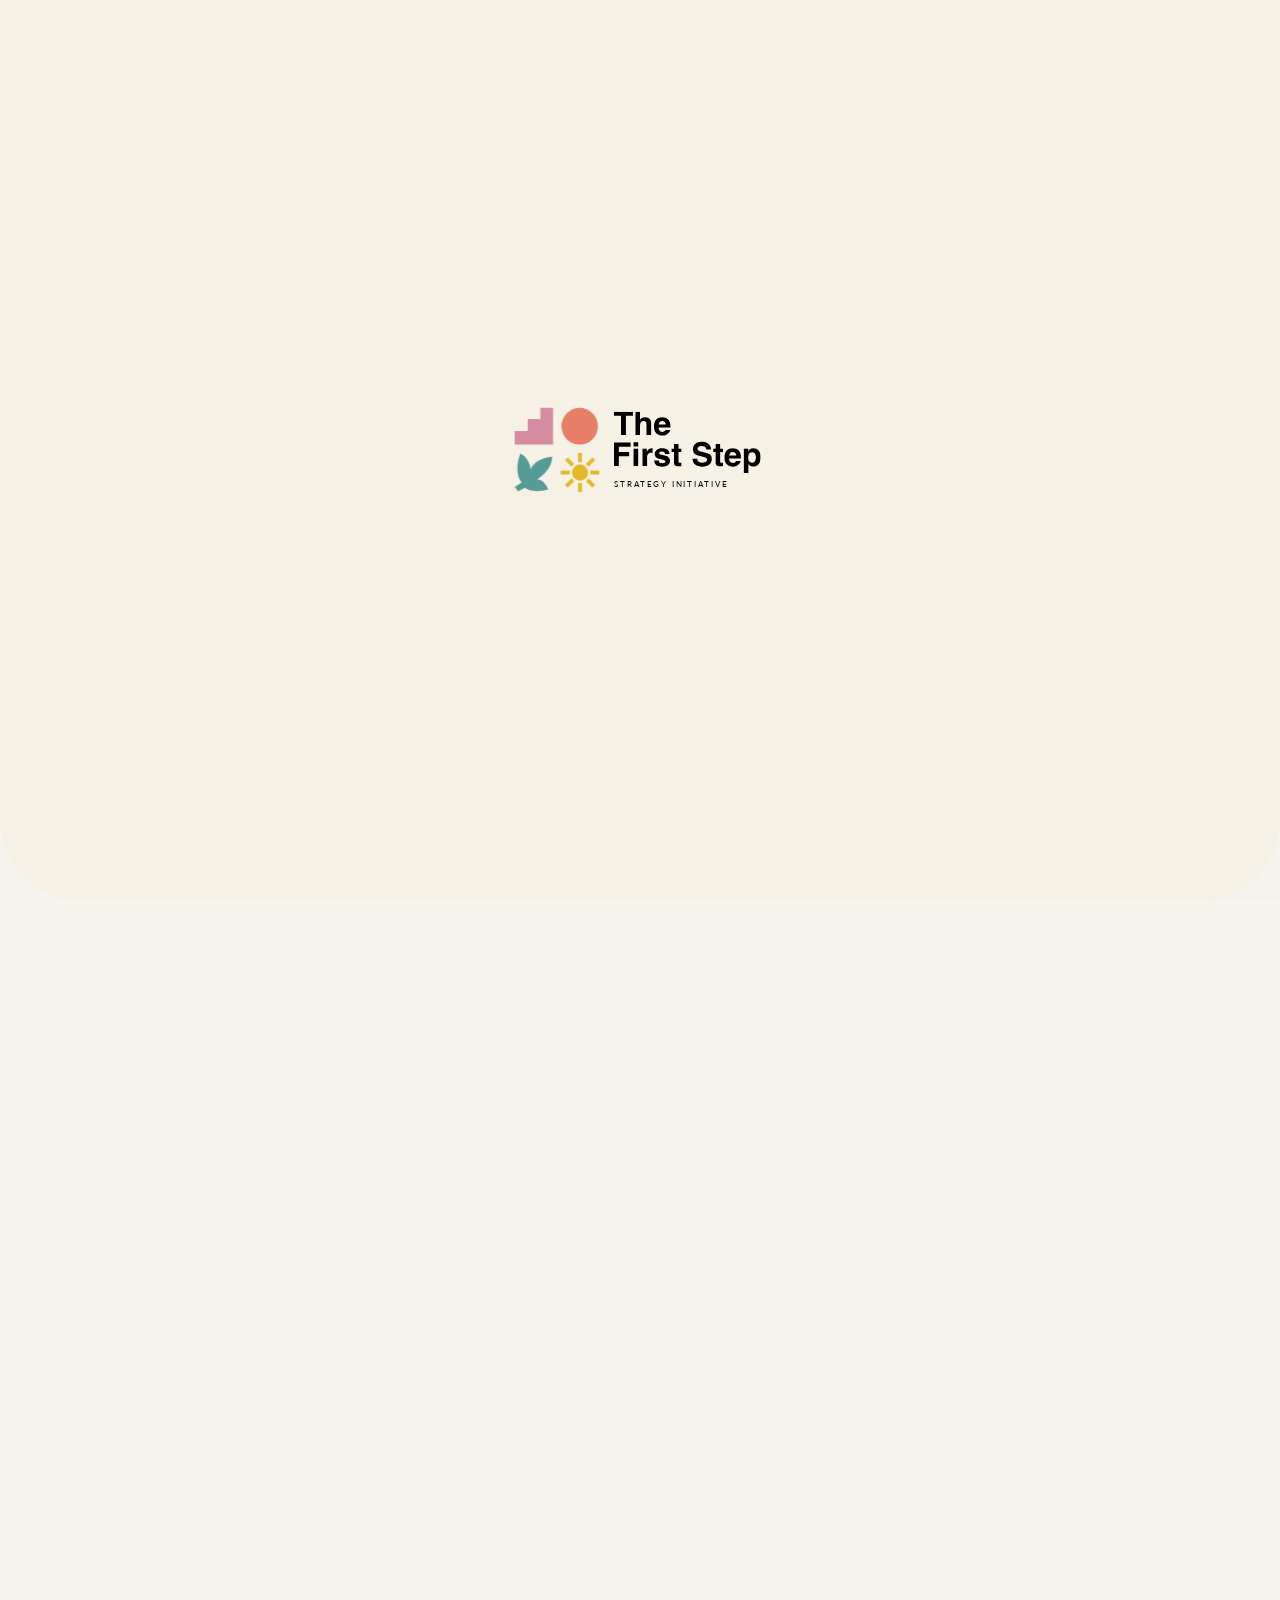
==== website/index.html @ 686b119e "Add the official website built from the Figma storyboard A one-page marketing site in website/, sepa" ====
<!doctype html>
<html lang="en">
<head>
<meta charset="utf-8">
<meta name="viewport" content="width=device-width, initial-scale=1">
<title>The First Step — Calmer classrooms start here</title>
<meta name="description" content="The First Step is a design toolkit that turns existing classrooms into neuro-inclusive spaces. No rebuild required.">
<link rel="icon" href="./assets/logo-mark.svg" type="image/svg+xml">
<link rel="preconnect" href="https://fonts.googleapis.com">
<link rel="preconnect" href="https://fonts.gstatic.com" crossorigin>
<link href="https://fonts.googleapis.com/css2?family=Instrument+Serif:ital@1&family=Inter:wght@400;500;600;700&family=Lato:wght@400&display=swap" rel="stylesheet">
<link rel="stylesheet" href="./styles.css">
<script>document.documentElement.classList.add('js');</script>
<script type="module" src="./main.js"></script>
</head>
<body>

<!-- Loader: the four logo shapes trade places, the wordmark opens, the sheet lifts -->
<div id="loader" class="loader" aria-hidden="true">
  <div class="loader-logo">
    <div class="loader-mark">
      <span class="lq lq-a"><img src="./assets/loader-mark.svg" alt=""></span>
      <span class="lq lq-b"><img src="./assets/loader-mark.svg" alt=""></span>
      <span class="lq lq-c"><img src="./assets/loader-mark.svg" alt=""></span>
      <span class="lq lq-d"><img src="./assets/loader-mark.svg" alt=""></span>
    </div>
    <div class="loader-word">
      <div class="loader-word-in">
        <img src="./assets/loader-word.svg" alt="">
        <span>Strategy Initiative</span>
      </div>
    </div>
  </div>
</div>

<div id="track" aria-hidden="true"></div>

<div id="stage">
<div id="canvas">

  <div class="bg-grid" aria-hidden="true"></div>
  <div class="fade fade-bottom" data-l="fadeBottom" aria-hidden="true"></div>

  <!-- Navbar -->
  <header class="nav" data-l="nav">
    <a class="brand" href="#home" data-go="home" aria-label="The First Step — home">
      <img class="brand-mark" src="./assets/logo-mark.svg" alt="">
      <span class="brand-word">
        <img src="./assets/logo-word.svg" alt="The First Step">
        <span class="brand-tag">Strategy Initiative</span>
      </span>
    </a>
    <nav class="menu" aria-label="Primary">
      <a class="btn-nav" href="#home" data-go="home">Home</a>
      <a class="btn-nav" href="#about" data-go="about">About</a>
      <a class="btn-nav" href="#how" data-go="how">How it works</a>
      <a class="btn-nav" href="#components" data-go="components">Key Components</a>
      <a class="btn-nav" href="#team" data-go="team">The Team</a>
    </nav>
    <a class="btn-primary" href="#contact" data-go="contact"><span class="btn-dot" aria-hidden="true"></span><span class="btn-label">Contact Us</span></a>
  </header>

  <main>

    <!-- Hero -->
    <section id="home" class="sec sec-hero">
      <div class="leaf leaf-l" data-l="leafL" aria-hidden="true"><div class="intro intro-leaf-l"><div class="leaf-rot"><div class="crop" style="--w:393.51%;--h:325.51%;--l:-0.86%;--t:-130.13%"><img src="./assets/leaves.png" alt=""></div></div></div></div>
      <div class="leaf leaf-r" data-l="leafR" aria-hidden="true"><div class="intro intro-leaf-r"><div class="leaf-rot"><div class="crop" style="--w:393.51%;--h:304.6%;--l:-6.09%;--t:-14.75%"><img src="./assets/leaves.png" alt=""></div></div></div></div>

      <div class="hero" data-l="hero">
        <div class="hero-copy intro intro-copy">
          <h1 class="display"><span class="sans">Calmer classrooms</span> <em>start here.</em></h1>
          <p class="lede">The First Step is a design toolkit that turns existing classrooms into neuro-inclusive spaces. No rebuild required.</p>
        </div>
        <div class="hero-mac intro intro-mac"><div class="crop" style="--w:169.11%;--h:170.74%;--l:-35.26%;--t:-29.79%"><img src="./assets/macbook.png" alt="The First Step Design Studio shown on a laptop"></div></div>
        <div class="hero-card intro intro-card">
          <article class="card card-plant">
            <div class="card-photo"><div class="crop" style="--w:361.11%;--h:433.33%;--l:-200.21%;--t:-225.96%"><img src="./assets/spider-plant.jpg" alt="Spider plant in a white pot"></div></div>
            <div class="card-head">
              <div><h3 class="card-title">Spider Plant</h3><p class="card-sub">Chlorophytum comosum</p></div>
              <span class="badge"><img src="./assets/icon-happy-lg.svg" alt="">Non-toxic</span>
            </div>
            <ul class="card-rows">
              <li><img src="./assets/icon-sun-lg.svg" alt="">Low -moderate light</li>
              <li><img src="./assets/icon-drop-lg.svg" alt="">Moderate watering</li>
              <li><img src="./assets/icon-leaf-lg.svg" alt="">Easy to propogate</li>
            </ul>
          </article>
        </div>
        <div class="hero-book intro intro-book"><img src="./assets/booklet.png" alt="Colour Considerations booklet"></div>
        <div class="fade hero-fade" aria-hidden="true"></div>
      </div>
    </section>

    <!-- About -->
    <section id="about" class="sec sec-about">
      <div class="about-leaves" data-l="aboutLeaves" aria-hidden="true">
        <div class="crop" style="--w:393.51%;--h:304.6%;--l:-105.98%;--t:-121.96%"><img src="./assets/leaves.png" alt=""></div>
        <div class="fade about-leaves-fade"></div>
      </div>
      <div class="floater fl-swatch" data-l="flSwatch" aria-hidden="true"><span></span></div>
      <div class="floater fl-plant" data-l="flPlant" aria-hidden="true"><div class="crop" style="--w:123.58%;--h:180.12%;--l:-8.18%;--t:-58.4%"><img src="./assets/pothos.png" alt=""></div></div>
      <div class="floater fl-light" data-l="flLight" aria-hidden="true"><span><span class="crop" style="--w:120.92%;--h:68.02%;--l:-9.76%;--t:24.76%"><img src="./assets/light-crop.png" alt=""></span></span></div>

      <div class="about-text" data-l="aboutText">
        <h2 class="about-title">About <br>The First Step</h2>
        <div class="about-body reveal-words" data-words="about">
          <p><span class="lit">The First Step is a biophilic design strategy for neuro-inclusive classrooms.</span> <span class="dim">Most learning spaces were built without sensory needs in mind, and most cannot be rebuilt. So we start with the rooms that already exist.</span></p>
          <p><span class="dim">Adjustable lighting, muted colour and living plants bring nature indoors. They lower sensory load for neurodivergent students and staff, and make the room calmer for everyone in it.</span></p>
        </div>
      </div>
    </section>

    <!-- How it works (pinned panel, seven steps) -->
    <section id="how" class="sec sec-how">
      <div class="panel" data-l="panel">
        <div class="how-inner" data-l="howInner">
          <div class="how-head">
            <span class="pill">How it Works</span>
            <h2 class="display">From any classroom to a <em>calmer one.</em></h2>
          </div>
          <div class="how-bar" aria-hidden="true"><span class="how-bar-fill"></span></div>
          <ol class="how-steps">
            <li class="step is-on">
              <div class="step-text"><h3>Library</h3><p>Start with a room like yours. Ten classroom types give you a starting point in seconds.</p></div>
              <div class="step-shot"><img src="./assets/screen-1.jpg" alt="Classroom Library screen: choose a classroom type to start"></div>
            </li>
            <li class="step">
              <div class="step-text"><h3>Conditions</h3><p>Tell the toolkit what the room is like. Daylight, lighting, glare, plants, walls and size.</p></div>
              <div class="step-shot"><img src="./assets/screen-2.jpg" alt="Design Studio conditions screen: what is the room like?"></div>
            </li>
            <li class="step">
              <div class="step-text"><h3>Recommendations</h3><p>Get recommendations for lighting, plants and colour, matched to the room. Adjust each one to suit.</p></div>
              <div class="step-shot"><img src="./assets/screen-3.jpg" alt="Design Studio recommendations for lighting, plants and colour"></div>
            </li>
            <li class="step">
              <div class="step-text"><h3>Plan &amp; Impact</h3><p>See the plan on the floor, with the cost and energy case beside it. Save it, export it or send it for review.</p></div>
              <div class="step-shot"><img src="./assets/screen-4.jpg" alt="Plan and impact screen with floor plan, cost and energy figures"></div>
            </li>
            <li class="step">
              <div class="step-text"><h3>Light Guidelines</h3><p>Every recommendation traces back to a clear guideline. Light that is steady, warm and adjustable.</p></div>
              <div class="step-shot"><img src="./assets/screen-5.jpg" alt="Lighting guidelines screen"></div>
            </li>
            <li class="step">
              <div class="step-text"><h3>Plant Guidelines</h3><p>Easy-care greenery, placed where it is seen and kept clear of paths.</p></div>
              <div class="step-shot"><img src="./assets/screen-6.jpg" alt="Plant guidelines screen"></div>
            </li>
            <li class="step">
              <div class="step-text"><h3>Colour &amp; Material Guidelines</h3><p>Warm neutrals, muted greens and low-sheen finishes that keep the room settled.</p></div>
              <div class="step-shot"><img src="./assets/screen-7.jpg" alt="Colour and material guidelines screen"></div>
            </li>
          </ol>
        </div>

        <div class="every">
          <div class="every-leaf every-leaf-tr" data-l="everyLeafTR" aria-hidden="true"><div class="crop" style="--w:461.79%;--h:259.24%;--l:-30.48%;--t:0%"><img src="./assets/leaves.png" alt=""></div></div>
          <div class="every-leaf every-leaf-bl" data-l="everyLeafBL" aria-hidden="true"><div class="crop" style="--w:461.79%;--h:259.24%;--l:-168.98%;--t:-4.16%"><img src="./assets/leaves.png" alt=""></div></div>
          <h2 class="display every-head" data-l="everyHead">Every room teaches the <em>next one.</em></h2>
        </div>
      </div>
    </section>

    <!-- Key components -->
    <section id="components" class="sec sec-components">
      <div class="pendant" data-l="pendant" aria-hidden="true"><div class="crop" style="--w:497.57%;--h:407.71%;--l:-397.67%;--t:-296.93%"><img src="./assets/leaves.png" alt=""></div></div>
      <div class="branch" data-l="branch" aria-hidden="true"><div class="crop" style="--w:541.58%;--h:443.44%;--l:-180.38%;--t:-326.96%"><img src="./assets/leaves.png" alt=""></div></div>

      <p class="statement reveal-words" data-l="statement" data-words="statement"><span class="lit">A room can meet every accessibility standard and still overwhelm the people in it.</span> <span class="dim">The First Step brings nature indoors through light, colour and plants, so the room supports every kind of mind.</span></p>

      <div class="cards">
        <article class="card card-swatch" data-l="cardL">
          <div class="card-swatch-fill"></div>
          <div class="card-head"><h3 class="card-title">Powder Blue</h3></div>
          <ul class="card-rows">
            <li>CMYK:&nbsp; 21 8 0 12</li>
            <li>RGB: 176 205 224</li>
            <li>HEX: #B0CDE0</li>
          </ul>
        </article>
        <article class="card card-light" data-l="cardR">
          <div class="card-product"><img src="./assets/light.png" alt="FlexBlend suspended luminaire"></div>
          <img class="card-brand" src="./assets/philips.png" alt="Philips">
          <div class="card-head"><h3 class="card-title">FlexBlend, Suspended</h3></div>
          <ul class="card-rows card-rows-check">
            <li><img src="./assets/icon-check.svg" alt="">Return of investment less than 3 years</li>
            <li><img src="./assets/icon-check.svg" alt="">Flexibility to the choice of luminaires to fit many areas</li>
            <li><img src="./assets/icon-check.svg" alt="">Scalable and ready to be connected to controls</li>
          </ul>
        </article>
        <article class="card card-plant" data-l="cardM">
          <div class="card-photo"><div class="crop" style="--w:361.11%;--h:433.33%;--l:-200.21%;--t:-225.96%"><img src="./assets/spider-plant.jpg" alt="Spider plant in a white pot"></div></div>
          <div class="card-head">
            <div><h3 class="card-title">Spider Plant</h3><p class="card-sub">Chlorophytum comosum</p></div>
            <span class="badge"><img src="./assets/icon-happy-lg.svg" alt="">Non-toxic</span>
          </div>
          <ul class="card-rows">
            <li><img src="./assets/icon-sun-lg.svg" alt="">Low -moderate light</li>
            <li><img src="./assets/icon-drop-lg.svg" alt="">Moderate watering</li>
            <li><img src="./assets/icon-leaf-lg.svg" alt="">Easy to propogate</li>
          </ul>
        </article>
      </div>

      <h2 class="display kit-head" data-l="kitHead">To support all the requirements <em>We introduce a Kit of Parts</em></h2>
      <div class="kit-note" data-l="kitNote"><span class="kit-note-bar" aria-hidden="true"></span><p>Key components that best suits classrooms for neuro-inclusivity</p></div>
      <div class="kit-book" data-l="kitBook"><img src="./assets/booklet.png" alt="Colour Considerations booklet, open to the palette pages"></div>
    </section>

    <!-- Team -->
    <section id="team" class="sec sec-team">
      <div class="campus" data-l="campus" aria-hidden="true"><div class="crop" style="--w:100%;--h:192.74%;--l:0%;--t:0%"><img src="./assets/campus.png" alt=""></div></div>
      <div class="team" data-l="team">
        <div class="team-head">
          <span class="pill">The Team</span>
          <h2 class="display"><span class="sans">Introducing the</span> <em>Founders of The First Step</em></h2>
        </div>
        <div class="team-photo"><div class="crop" style="--w:100%;--h:157.48%;--l:0%;--t:-12.73%"><img src="./assets/team.jpg" alt="The four founders of The First Step standing together outside the School of Architecture, Design and Planning"></div></div>
      </div>
      <div class="fade fade-bottom fade-bottom-2" data-l="fadeBottom2" aria-hidden="true"></div>
    </section>

  </main>

  <div class="fade fade-top" data-l="fadeTop" aria-hidden="true"></div>

  <!-- Footer -->
  <footer id="contact" class="footer" data-l="footer">
    <div class="foot-leaf" aria-hidden="true"><div class="crop" style="--w:523.53%;--h:340%;--l:-305.08%;--t:-151.19%"><img src="./assets/leaves.png" alt=""></div></div>
    <div class="foot-lamp" aria-hidden="true"><div class="crop" style="--w:434.73%;--h:164.41%;--l:-253.45%;--t:32.97%"><img src="./assets/leaves.png" alt=""></div></div>
    <p class="foot-big" data-l="footBig" aria-hidden="true">The First Step</p>

    <div class="foot-brand">
      <div class="foot-logo">
        <img class="foot-mark" src="./assets/footer-mark.svg" alt="">
        <span class="foot-word"><img src="./assets/footer-word.svg" alt="The First Step"><span class="brand-tag">Strategy Initiative</span></span>
      </div>
      <p>The First Step is a design toolkit that turns existing classrooms into neuro-inclusive spaces. No rebuild required.</p>
      <p>© 2026 The First Step • All rights reserved</p>
    </div>

    <div class="foot-cols">
      <nav class="foot-col" aria-label="Footer">
        <h2>Menu</h2>
        <ul>
          <li><a href="#home" data-go="home">Home</a></li>
          <li><a href="#about" data-go="about">About</a></li>
          <li><a href="#how" data-go="how">How it works</a></li>
          <li><a href="#components" data-go="components">Key components</a></li>
          <li><a href="#team" data-go="team">The Team</a></li>
        </ul>
      </nav>
      <div class="foot-col">
        <h2>The Team</h2>
        <div class="foot-links">
          <a class="li-btn" href="https://www.linkedin.com/" target="_blank" rel="noopener" aria-label="Team member 1 on LinkedIn"><span class="li-avatar"><span class="crop" style="--w:449.35%;--h:337.01%;--l:-88.76%;--t:-35.23%"><img src="./assets/team.jpg" alt=""></span></span><img class="li-logo" src="./assets/linkedin.svg" alt="LinkedIn"></a>
          <a class="li-btn" href="https://www.linkedin.com/" target="_blank" rel="noopener" aria-label="Team member 2 on LinkedIn"><span class="li-avatar"><span class="crop" style="--w:449.35%;--h:337.01%;--l:-182.37%;--t:-58.44%"><img src="./assets/team.jpg" alt=""></span></span><img class="li-logo" src="./assets/linkedin.svg" alt="LinkedIn"></a>
          <a class="li-btn" href="https://www.linkedin.com/" target="_blank" rel="noopener" aria-label="Team member 3 on LinkedIn"><span class="li-avatar"><span class="crop" style="--w:449.35%;--h:337.01%;--l:-230.98%;--t:-72.2%"><img src="./assets/team.jpg" alt=""></span></span><img class="li-logo" src="./assets/linkedin.svg" alt="LinkedIn"></a>
          <a class="li-btn" href="https://www.linkedin.com/" target="_blank" rel="noopener" aria-label="Team member 4 on LinkedIn"><span class="li-avatar"><span class="crop" style="--w:449.35%;--h:337.01%;--l:-139.76%;--t:-76.44%"><img src="./assets/team.jpg" alt=""></span></span><img class="li-logo" src="./assets/linkedin.svg" alt="LinkedIn"></a>
        </div>
      </div>
    </div>
  </footer>

</div>
</div>

</body>
</html>
---- website/styles.css ----
/* The First Step — official website
   Two layouts share one DOM:
   - html.stage  : the designed 1728 × 1265 canvas, scaled to the window and driven by scroll (main.js)
   - default     : a stacked, responsive layout for phones, tablets and no-JS
   All stage measurements are the Figma frame's pixels. */

@font-face { font-family: "Helvetica Toolkit"; src: url("../assets/fonts/HelveticaToolkit-Regular.ttf") format("truetype"); font-weight: 400; font-display: swap; }
@font-face { font-family: "Helvetica Toolkit"; src: url("../assets/fonts/HelveticaToolkit-Bold.ttf") format("truetype"); font-weight: 700; font-display: swap; }

:root {
  --bg: #f6f4ec;
  --panel: #ebe8de;
  --ink: #16362c;
  --green: #203e35;
  --teal: #579b96;
  --mint: #b8dcd9;
  --dim: #909090;
  --body: #4e4e4e;
  --loader: #f5f1e4;
  --helv: Helvetica, "Helvetica Toolkit", "Helvetica Neue", Arial, sans-serif;
  --inter: Inter, "Helvetica Neue", Arial, sans-serif;
  --lato: Lato, "Helvetica Neue", Arial, sans-serif;
  --serif: "Instrument Serif", "Times New Roman", serif;
  --ease-out: cubic-bezier(.22, 1, .36, 1);
  --ease-io: cubic-bezier(.76, 0, .24, 1);
}

*, *::before, *::after { box-sizing: border-box; }
html { -webkit-text-size-adjust: 100%; }
body { margin: 0; background: var(--bg); color: var(--ink); font-family: var(--inter); -webkit-font-smoothing: antialiased; overflow-x: hidden; }
img { display: block; max-width: 100%; }
h1, h2, h3, p, ul, ol { margin: 0; padding: 0; }
ul, ol { list-style: none; }
a { color: inherit; text-decoration: none; }
:focus-visible { outline: 2px solid var(--teal); outline-offset: 3px; border-radius: 8px; }

/* An image shown through a window, positioned exactly as cropped in the design */
.crop { position: relative; display: block; width: 100%; height: 100%; overflow: hidden; }
.crop > img { position: absolute; max-width: none; width: var(--w); height: var(--h); left: var(--l); top: var(--t); }

/* ---------- Shared components ---------- */

.display { font-family: var(--helv); font-weight: 400; font-size: 64px; line-height: 1.01; color: var(--ink); text-align: center; }
.display .sans { font-family: var(--inter); font-weight: 500; }
.display em { display: block; font-family: var(--serif); font-style: italic; font-weight: 400; font-size: 1.125em; }

.pill { display: inline-flex; align-items: center; justify-content: center; padding: 12px; background: #fff; border: 1px solid #e5e5e5; border-radius: 37px; font-family: var(--inter); font-size: 16px; line-height: 1.2; letter-spacing: 2.56px; text-transform: uppercase; color: var(--ink); white-space: nowrap; }

/* Button (nav item): Default → Variant2 on hover / current section */
.btn-nav { display: inline-grid; place-items: center; padding: 14px; border-radius: 46px; font-family: var(--helv); font-size: 14px; line-height: normal; color: #000; white-space: nowrap; transition: background-color .25s ease, color .25s ease; }
.btn-nav::after { content: attr(data-label); grid-area: 1 / 1; font-weight: 700; visibility: hidden; height: 0; }
.btn-nav > span { grid-area: 1 / 1; }
.btn-nav:hover, .btn-nav.is-current { background: var(--mint); color: var(--green); font-weight: 700; }

/* Primary Button: the teal dot waits under the label and floods the pill on hover */
.btn-primary { position: relative; display: inline-flex; align-items: center; justify-content: center; padding: 14px; border-radius: 46px; background: var(--green); overflow: hidden; font-family: var(--helv); font-size: 14px; line-height: normal; color: #fff; white-space: nowrap; flex: none; }
.btn-primary .btn-dot { position: absolute; left: 36px; top: 55px; width: 26px; height: 26px; border-radius: 50%; background: var(--teal); transition: left .45s var(--ease-out), top .45s var(--ease-out), width .45s var(--ease-out), height .45s var(--ease-out); }
.btn-primary .btn-label { position: relative; transition: color .3s ease; }
.btn-primary:hover .btn-dot, .btn-primary:focus-visible .btn-dot { left: -6.5px; top: -30px; width: 111px; height: 111px; }
.btn-primary:hover .btn-label, .btn-primary:focus-visible .btn-label { color: #000; }

.brand { display: flex; align-items: center; gap: 9.675px; flex: none; }
.brand-mark { width: 56.521px; height: 57.031px; }
.brand-word { display: flex; flex-direction: column; gap: 4px; width: 99.804px; }
.brand-word > img { width: 97.17px; height: 40.488px; }
.brand-tag { font-family: var(--lato); font-size: 5.601px; line-height: 1.02; letter-spacing: 1.1202px; text-transform: uppercase; color: #000; white-space: nowrap; }

/* Kit-of-parts card (357 wide in the design; scaled where it appears smaller) */
.card { position: relative; display: flex; flex-direction: column; gap: 11.74px; width: 357px; padding: 13.044px 11.087px; background: #fff; border: 2.082px solid #f2f2f2; border-radius: 33.315px; box-shadow: 0 6.196px 53.44px rgba(0, 0, 0, .15); overflow: hidden; }
.card-swatch, .card-light { height: 423px; }
.card-photo { width: 100%; aspect-ratio: 477 / 265; border-radius: 24.987px; overflow: hidden; flex: none; }
.card-swatch-fill { flex: 1 0 0; min-height: 1px; width: 100%; border-radius: 8px; background: #b0cde0; }
.card-product { width: 100%; height: 204px; flex: none; border: 1px solid #f3f0f0; border-radius: 8px; background: #f3f3f3; overflow: hidden; }
.card-product img { width: 100%; height: 100%; object-fit: cover; }
.card-brand { position: absolute; left: 265.92px; top: 21.92px; width: 64px; height: 34px; object-fit: cover; }
.card-head { display: flex; align-items: center; justify-content: space-between; width: 100%; }
.card-title { font-family: var(--helv); font-weight: 700; font-size: 15.49px; line-height: normal; color: #1c2420; }
.card-sub { margin-top: 3.913px; width: 123.265px; font-family: var(--lato); font-size: 12.392px; line-height: normal; color: #676767; }
.badge { display: inline-flex; align-items: center; gap: 3.261px; padding: 3.261px; border-radius: 999px; background: #e5efde; font-family: var(--inter); font-weight: 600; font-size: 12.392px; line-height: normal; color: #17413f; white-space: nowrap; }
.badge img { width: 11.74px; height: 11.74px; }
.card-rows { display: flex; flex-direction: column; gap: 9.25px; width: 100%; }
.card-rows li { display: flex; align-items: center; justify-content: center; gap: 2.846px; height: 38.425px; padding: 8.539px 5.693px; background: #f6f7f5; border: .712px solid #f2f2f2; border-radius: 8.539px; font-family: var(--lato); font-size: 12.392px; line-height: normal; color: #06371d; white-space: nowrap; overflow: hidden; }
.card-rows li img { width: 12.808px; height: 12.808px; flex: none; }
.card-rows-check li { justify-content: flex-start; gap: 4px; font-size: 12px; line-height: 1.28; color: #000; font-feature-settings: "lnum" 1, "pnum" 1; }
.card-rows-check li img { width: 16.801px; height: 16.801px; }

.reveal-words .dim, .reveal-words .w { color: var(--dim); transition: color .35s ease; }
.reveal-words .w.on { color: var(--ink); }

/* Footer pieces shared by both layouts */
.footer { background: var(--green); color: #fff; overflow: hidden; }
.foot-logo { display: flex; align-items: center; gap: 9.675px; }
.foot-mark { width: 81.719px; height: 82.455px; }
.foot-word { display: flex; flex-direction: column; gap: 6px; width: 144.296px; }
.foot-word > img { width: 140.487px; height: 58.538px; }
.foot-word .brand-tag { font-size: 8.098px; letter-spacing: 1.6196px; color: #fff; }
.foot-brand p { font-family: var(--lato); font-size: 16px; line-height: 1.4; }
.foot-col h2 { font-family: var(--inter); font-weight: 600; font-size: 32px; line-height: 1.4; }
.foot-col ul { display: flex; flex-direction: column; gap: 14px; margin-top: 20px; font-family: var(--inter); font-weight: 500; font-size: 20px; line-height: 1.4; }
.foot-col ul a { background: linear-gradient(currentColor, currentColor) 0 100% / 0 1px no-repeat; transition: background-size .3s ease; }
.foot-col ul a:hover { background-size: 100% 1px; }
.foot-links { display: grid; grid-template-columns: repeat(2, minmax(0, 1fr)); gap: 12px; margin-top: 14px; }
.li-btn { display: flex; align-items: center; gap: 8px; padding: 8px; border-radius: 52px; background: #0a66c2; overflow: hidden; transition: transform .25s var(--ease-out), background-color .25s ease; }
.li-btn:hover { transform: translateY(-2px); background: #0b5cad; }
.li-avatar { display: block; width: 39px; height: 39px; flex: none; border-radius: 50%; background: #fff; overflow: hidden; }
.li-logo { width: 79px; height: 19.16px; }
.foot-big { font-family: var(--inter); font-weight: 600; color: #4c7368; white-space: nowrap; }

/* ---------- Loader ---------- */

.loader { position: fixed; inset: 0; z-index: 100; display: none; align-items: center; justify-content: center; background: var(--loader); border-radius: 0 0 80px 80px; transition: transform 1.1s var(--ease-io); }
.js .loader { display: flex; }
.loaded .loader { transform: translateY(-106%); }
.loader-logo { display: flex; align-items: center; transform: scale(var(--k, 1)); }
.loader-mark { position: relative; width: 114.778px; height: 115.812px; flex: none; }
.lq { position: absolute; left: 0; top: 0; width: 57.389px; height: 57.906px; overflow: hidden; animation: orbit 2.6s both; }
.lq img { position: absolute; width: 114.778px; height: 115.812px; max-width: none; }
.lq-a { --x0: 0px; --y0: 0px; --x1: 57.389px; --y1: 0px; --x2: 57.389px; --y2: 57.906px; --x3: 0px; --y3: 57.906px; }
.lq-b { --x0: 57.389px; --y0: 0px; --x1: 57.389px; --y1: 57.906px; --x2: 0px; --y2: 57.906px; --x3: 0px; --y3: 0px; }
.lq-c { --x0: 57.389px; --y0: 57.906px; --x1: 0px; --y1: 57.906px; --x2: 0px; --y2: 0px; --x3: 57.389px; --y3: 0px; }
.lq-d { --x0: 0px; --y0: 57.906px; --x1: 0px; --y1: 0px; --x2: 57.389px; --y2: 0px; --x3: 57.389px; --y3: 57.906px; }
.lq-a img { left: 0; top: 0; }
.lq-b img { left: -57.389px; top: 0; }
.lq-c img { left: -57.389px; top: -57.906px; }
.lq-d img { left: 0; top: -57.906px; }
@keyframes orbit {
  0%, 8%    { transform: translate(var(--x0), var(--y0)); animation-timing-function: cubic-bezier(.65, 0, .35, 1); }
  25%, 33%  { transform: translate(var(--x1), var(--y1)); animation-timing-function: cubic-bezier(.65, 0, .35, 1); }
  50%, 58%  { transform: translate(var(--x2), var(--y2)); animation-timing-function: cubic-bezier(.65, 0, .35, 1); }
  75%, 83%  { transform: translate(var(--x3), var(--y3)); animation-timing-function: cubic-bezier(.65, 0, .35, 1); }
  100%      { transform: translate(var(--x0), var(--y0)); }
}
.loader-word { width: 0; overflow: hidden; opacity: 0; animation: word-open .7s var(--ease-out) 2.6s forwards; }
.loader-word-in { display: flex; flex-direction: column; gap: 9px; width: 202.672px; margin-left: 19.647px; }
.loader-word-in img { width: 197.322px; height: 82.22px; max-width: none; }
.loader-word-in span { font-family: var(--lato); font-size: 11.374px; line-height: 1.02; letter-spacing: 2.2749px; text-transform: uppercase; color: #000; white-space: nowrap; }
@keyframes word-open { to { width: 222.319px; opacity: 1; } }

/* =====================================================================
   STACKED LAYOUT (default): phones, tablets, portrait windows, no-JS
   ===================================================================== */

#track { display: none; }
.fade, .leaf, .about-leaves, .floater, .pendant, .branch, .campus, .every-leaf, .foot-leaf, .foot-lamp, .how-bar, .hero-fade { display: none; }

.nav { position: sticky; top: 0; z-index: 20; display: flex; align-items: center; justify-content: space-between; gap: 12px; padding: 12px 20px; background: rgba(246, 244, 236, .86); backdrop-filter: blur(10px); -webkit-backdrop-filter: blur(10px); }
.menu { display: none; }

.sec { padding: 56px 20px; max-width: 880px; margin: 0 auto; }
.display { font-size: clamp(34px, 8vw, 56px); }

.hero { display: flex; flex-direction: column; align-items: center; gap: 32px; }
.hero-copy { text-align: center; }
.lede { margin-top: 18px; max-width: 575px; font-family: var(--lato); font-size: 16px; line-height: 1.4; color: var(--body); }
.hero-mac { width: 100%; aspect-ratio: 1261 / 832; filter: drop-shadow(0 4px 20px rgba(0, 0, 0, .2)); }
.hero-card, .hero-book { display: none; }

.about-text { display: flex; flex-direction: column; gap: 20px; }
.about-title { font-family: var(--inter); font-weight: 400; font-size: clamp(26px, 6vw, 40px); line-height: 1.3; }
.about-body { font-family: var(--inter); font-weight: 600; font-size: clamp(20px, 4.6vw, 32px); line-height: 1.3; }
.about-body p + p { margin-top: .6em; }

.sec-how { max-width: none; padding-left: 12px; padding-right: 12px; }
.panel { background: var(--panel); border-radius: 28px; padding: 40px 16px; max-width: 980px; margin: 0 auto; }
.how-head { display: flex; flex-direction: column; align-items: center; gap: 10px; text-align: center; }
.how-steps { display: flex; flex-direction: column; gap: 44px; margin-top: 40px; }
.step-text { padding-left: 16px; border-left: 4px solid var(--teal); font-size: 18px; line-height: 1.4; }
.step-text h3 { font-family: var(--inter); font-weight: 700; font-size: inherit; }
.step-text p { margin-top: 6px; font-family: var(--inter); font-weight: 500; }
.step-shot { margin-top: 16px; border-radius: 14px; overflow: hidden; box-shadow: 0 4px 22.7px rgba(0, 0, 0, .15); }
.step-shot img { width: 100%; height: auto; }
.every { margin-top: 56px; padding: 40px 0 8px; }

.statement { font-family: var(--inter); font-weight: 600; font-size: clamp(20px, 4.6vw, 32px); line-height: 1.3; }
.cards { display: flex; flex-wrap: wrap; justify-content: center; gap: 20px; margin-top: 36px; }
.card { max-width: 100%; }
.kit-head { margin-top: 64px; text-align: left; line-height: 1.15; }
.kit-note { display: flex; align-items: stretch; gap: 20px; margin-top: 24px; }
.kit-note-bar { width: 4px; border-radius: 13px; background: var(--teal); flex: none; }
.kit-note p { font-family: var(--inter); font-weight: 700; font-size: 20px; line-height: 1.4; max-width: 336px; }
.kit-book { margin-top: 28px; filter: drop-shadow(0 4px 18px rgba(0, 0, 0, .25)); }

.team { display: flex; flex-direction: column; align-items: center; gap: 32px; }
.team-head { display: flex; flex-direction: column; align-items: center; gap: 16px; }
.team-photo { width: 100%; aspect-ratio: 1600 / 762; border-radius: 22px; overflow: hidden; box-shadow: 0 4px 42px rgba(0, 0, 0, .25); }

.footer { position: relative; display: flex; flex-direction: column; margin: 24px 12px 12px; padding: 40px 24px 0; border-radius: 28px; }
.footer .foot-big { order: 9; }
html.stage .footer { display: block; }
.foot-brand p { margin-top: 20px; max-width: 302px; }
.foot-cols { display: flex; flex-wrap: wrap; gap: 32px 48px; margin-top: 40px; }
.foot-col { min-width: 240px; }
.foot-big { margin-top: 32px; font-size: 17vw; line-height: 1; transform: translateY(18%); }

/* Scroll-in reveal for the stacked layout */
.js:not(.stage) .rise { opacity: 0; transform: translateY(28px); transition: opacity .8s ease, transform .8s var(--ease-out); }
.js:not(.stage) .rise.in { opacity: 1; transform: none; }

@media (min-width: 720px) {
  .menu { display: flex; align-items: center; gap: 4px; }
  .btn-nav { padding: 10px 12px; }
  .step { display: grid; grid-template-columns: 240px 1fr; gap: 24px; align-items: center; }
  .step-shot { margin-top: 0; }
  .panel { padding: 56px 32px; }
}

/* =====================================================================
   STAGE LAYOUT: the designed canvas, scroll-driven
   ===================================================================== */

html.stage body { overflow-x: hidden; }
html.stage #track { display: block; width: 1px; }
html.stage #stage { position: fixed; inset: 0; overflow: hidden; background: var(--bg); }
html.stage #canvas { position: absolute; left: 0; top: 0; width: 1728px; height: 1265px; transform-origin: 0 0; --m: 0px; }

html.stage .sec { position: static; padding: 0; margin: 0; max-width: none; }
html.stage [data-l] { position: absolute; left: 0; top: 0; z-index: 2; will-change: transform, opacity; }
html.stage .display { font-size: 64px; }
html.stage .fade { display: block; background: var(--bg); border-radius: 50%; filter: blur(50px); pointer-events: none; }
html.stage :is(.leaf, .about-leaves, .floater, .pendant, .branch, .campus, .every-leaf, .foot-leaf, .foot-lamp, .how-bar, .hero-card, .hero-book) { display: block; pointer-events: none; }

/* background grid + fades */
html.stage .bg-grid { position: absolute; z-index: 0; top: 99px; left: calc(-8px - var(--m)); width: calc(1728px + 2 * var(--m)); height: 1027.5px; background: url("./assets/grid.png") center top / 1728px 1027.5px repeat-x; }
html.stage .fade-bottom { z-index: 1; left: calc(133px - var(--m)); width: calc(1462px + 2 * var(--m)); height: 327px; }
html.stage .fade-bottom-2 { z-index: 3; left: calc(-84px - var(--m)); width: calc(1881px + 2 * var(--m)); }
html.stage .fade-top { z-index: 4; left: calc(-60px - var(--m)); width: calc(1848px + 2 * var(--m)); height: 579px; top: -416px; filter: blur(60px); }

/* navbar */
html.stage .nav { position: absolute; z-index: 6; top: 47px; height: 62px; padding: 0; background: none; backdrop-filter: none; -webkit-backdrop-filter: none; display: flex; align-items: center; justify-content: space-between; will-change: transform, width; }
html.stage .menu { position: absolute; left: 50%; top: 0; transform: translateX(-50%); display: flex; align-items: center; gap: 12px; padding: 8px 25px; border: 1px solid #efefef; border-radius: 65px; background: rgba(255, 255, 255, .5); backdrop-filter: blur(2px); -webkit-backdrop-filter: blur(2px); box-shadow: 0 4px 19.6px rgba(0, 0, 0, .1); }
html.stage .btn-nav { padding: 14px; }
html.stage .brand-word { gap: 2.037px; }

/* hero */
html.stage .leaf-l { width: 841.784px; height: 891.882px; }
html.stage .leaf-r { width: 766.335px; height: 835.631px; }
html.stage .leaf .intro { width: 100%; height: 100%; display: flex; align-items: center; justify-content: center; }
html.stage .leaf-rot { flex: none; width: 703px; opacity: .3; }
html.stage .leaf-l .leaf-rot { height: 566.132px; transform: rotate(60deg); }
html.stage .leaf-r .leaf-rot { height: 605px; transform: rotate(-105deg); }

html.stage .hero { display: block; width: 1389px; height: 924px; }
html.stage .hero > * { position: absolute; }
html.stage .hero-copy { left: 471px; top: -137px; width: 575px; }
html.stage .hero-copy .display { white-space: nowrap; margin: 0 -40px; }
html.stage .lede { margin-top: 21px; max-width: none; }
html.stage .hero-mac { left: 128px; top: 92px; width: 1261px; height: 832px; aspect-ratio: auto; filter: drop-shadow(0 4px 27.1px rgba(0, 0, 0, .25)); }
html.stage .hero-card { left: 1149px; top: 0; }
html.stage .hero-card .card { transform: scale(.6456); transform-origin: 0 0; }
html.stage .hero-book { left: 0; top: 438px; width: 607px; height: 436px; filter: drop-shadow(0 4px 18.1px rgba(0, 0, 0, .25)); }
html.stage .hero-book img, html.stage .kit-book img { width: 100%; height: 100%; }
html.stage .hero-fade { left: 33.5px; top: 764px; width: 1462px; height: 327px; }

/* entrance: the hero pieces fly in from where the loader frame parks them */
html.stage .intro { transition: transform 1.5s var(--ease-out) .35s, opacity 1s ease .35s; }
html.stage:not(.loaded) .intro-copy { transform: translateY(-500px); opacity: 0; }
html.stage:not(.loaded) .intro-mac { transform: translate(-339px, 1513px); }
html.stage:not(.loaded) .intro-card { transform: translateX(514px); opacity: 0; }
html.stage:not(.loaded) .intro-book { transform: translate(-504px, 1235px); }
html.stage:not(.loaded) .intro-leaf-l { transform: translate(-239px, -200px); }
html.stage:not(.loaded) .intro-leaf-r { transform: translate(290px, 150px); }
html.stage .nav > * { transition: translate 1.2s var(--ease-out) .5s, opacity .8s ease .5s; }
html.stage:not(.loaded) .nav > * { translate: 0 -140px; opacity: 0; }

/* about */
html.stage .about-leaves { width: 703px; height: 605px; }
html.stage .about-leaves > .crop { opacity: .3; }
html.stage .about-leaves-fade { position: absolute; left: -32.5px; top: 463px; width: 1462px; height: 327px; }
html.stage .floater { filter: drop-shadow(0 8px 12px rgba(0, 0, 0, .12)); }
html.stage .fl-swatch { width: 135.23px; height: 127.686px; display: flex; align-items: center; justify-content: center; }
html.stage .fl-swatch > span { width: 112.67px; height: 102px; border-radius: 8px; background: #a2cfd9; transform: rotate(-15deg); }
html.stage .fl-plant { width: 196.089px; height: 147.992px; filter: none; }
html.stage .fl-light { width: 140.846px; height: 140.846px; display: flex; align-items: center; justify-content: center; }
html.stage .fl-light > span { position: relative; width: 115px; height: 115px; border: 1px solid #f3f0f0; border-radius: 8px; background: #f3f3f3; overflow: hidden; transform: rotate(15deg); }
html.stage .about-text { flex-direction: row; gap: 279px; width: 1508px; font-size: 40px; line-height: 1.3; }
html.stage .about-title { width: 359px; flex: none; font-size: 40px; }
html.stage .about-body { width: 870px; flex: none; font-size: 40px; }
html.stage .about-body p + p { margin-top: 0; }

/* how it works */
html.stage .panel { width: 1688px; height: 1063px; max-width: none; margin: 0; padding: 0; border-radius: 40px; overflow: hidden; }
html.stage .how-inner { width: 1688px; height: 1063px; }
html.stage .how-head { position: absolute; left: 492px; top: 65px; width: 705px; gap: 8px; }
html.stage .how-bar { position: absolute; left: 90px; top: 476px; width: 4px; height: 192px; border-radius: 13px; background: #d0cfcd; overflow: hidden; }
html.stage .how-bar-fill { position: absolute; left: 0; top: 0; width: 4px; height: 39px; border-radius: 13px; background: var(--teal); }
html.stage .how-steps { display: block; margin: 0; }
html.stage .step { display: block; position: absolute; inset: 0; pointer-events: none; }
html.stage .step-text { position: absolute; left: 117px; top: 476px; width: 336px; height: 192px; display: flex; flex-direction: column; justify-content: center; gap: 10px; padding: 0; border: 0; font-size: 24px; line-height: 1.4; opacity: 0; will-change: transform, opacity; }
html.stage .step-text p { margin: 0; }
html.stage .step-shot { position: absolute; left: 499px; top: 346px; width: 1099px; height: 631px; margin: 0; border-radius: 22px; opacity: 0; will-change: transform, opacity; }
html.stage .step-shot img { width: 100%; height: 100%; object-fit: cover; }
html.stage .step.is-on .step-text, html.stage .step.is-on .step-shot { opacity: 1; }

html.stage .every { position: absolute; inset: 0; margin: 0; padding: 0; pointer-events: none; }
html.stage .every-head { left: 0; right: 0; top: 274px; white-space: nowrap; }
html.stage .every-leaf { width: 292px; height: 346px; }
html.stage .every-leaf .crop { opacity: .5; }
html.stage .every-leaf-tr { left: auto; right: 0; top: 0; }
html.stage .every-leaf-tr .crop { transform: rotate(180deg); }
html.stage .every-leaf-bl { left: -8px; top: auto; bottom: -17px; }

/* key components */
html.stage .pendant { width: 443px; height: 359px; transform-origin: 0 0; z-index: 3; }
html.stage .branch { width: 407px; height: 331px; transform-origin: 0 0; z-index: 3; }
html.stage :is(.pendant, .branch, .campus, .foot-leaf, .foot-lamp) > .crop { opacity: .5; }
html.stage .statement { width: 870px; font-size: 32px; }
html.stage .cards { display: contents; }
html.stage .card { max-width: none; }
html.stage .kit-head { width: 510px; margin: 0; line-height: 1.2; transform-origin: 0 0; }
html.stage .kit-head em { line-height: 1.2; }
html.stage .kit-note { align-items: center; gap: 23px; margin: 0; }
html.stage .kit-note-bar { height: 121px; }
html.stage .kit-note p { width: 336px; font-size: 24px; }
html.stage .kit-book { width: 607px; height: 436px; margin: 0; }

/* team */
html.stage .campus { width: 2435px; height: 421px; }
html.stage .team { width: 1094px; gap: 60px; }
html.stage .team-head { gap: 20px; }
html.stage .team-head .display { line-height: 1.2; white-space: nowrap; }
html.stage .team-photo { border-radius: 31px; }
html.stage .fade-bottom-2 { height: 327px; }

/* footer */
html.stage .footer { z-index: 5; width: 1688px; height: 630px; margin: 0; padding: 0; border-radius: 40px; }
html.stage .foot-brand { position: absolute; left: 88px; top: 93px; width: 302px; }
html.stage .foot-word { gap: 2.945px; }
html.stage .foot-cols { position: absolute; left: 605px; top: 101px; width: 941px; display: flex; flex-wrap: nowrap; gap: 2px; margin: 0; }
html.stage .foot-col { width: 306px; min-width: 0; flex: none; }
html.stage .foot-leaf { position: absolute; left: -167px; top: 256px; width: 510px; height: 523px; }
html.stage .foot-lamp { position: absolute; left: 1431px; top: -252px; width: 297px; height: 523px; }
html.stage .foot-big { left: 224.84px; top: 444px; z-index: 0; margin: 0; font-size: 201.789px; line-height: 1.4; transform: none; }
html.stage .foot-brand, html.stage .foot-cols { z-index: 1; }

@media (prefers-reduced-motion: reduce) {
  .lq, .loader-word { animation-duration: .01s; animation-delay: 0s; }
  .loader, html.stage .intro, html.stage .nav > * { transition-duration: .01s; transition-delay: 0s; }
  .js:not(.stage) .rise { opacity: 1; transform: none; transition: none; }
  .reveal-words .w { transition: none; }
}
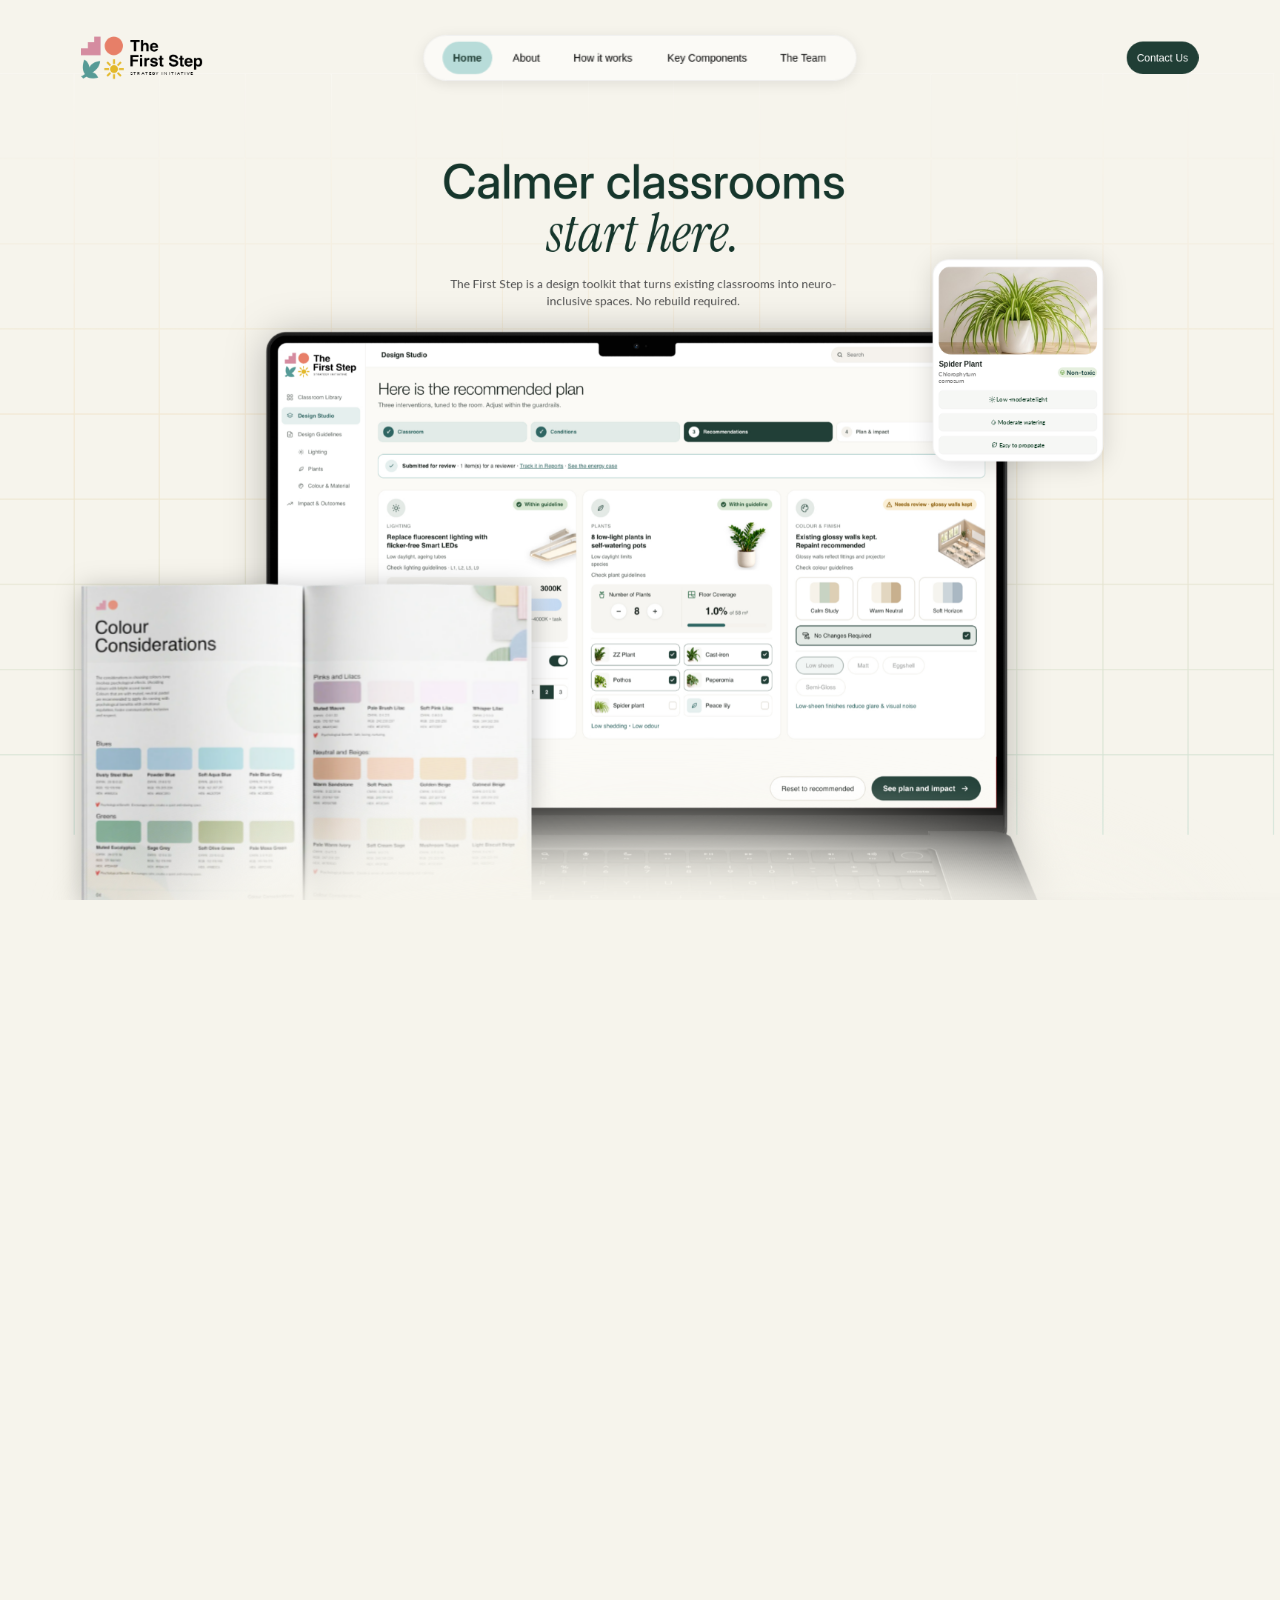
==== commit bb84a115: "Website: scroll blur, edge-to-edge footer, hero drift, navbar expand, mobile carousel - How it works" ====
--- a/website/index.html
+++ b/website/index.html
@@ -73,7 +73,7 @@
           <p class="lede">The First Step is a design toolkit that turns existing classrooms into neuro-inclusive spaces. No rebuild required.</p>
         </div>
         <div class="hero-mac intro intro-mac"><div class="crop" style="--w:169.11%;--h:170.74%;--l:-35.26%;--t:-29.79%"><img src="./assets/macbook.png" alt="The First Step Design Studio shown on a laptop"></div></div>
-        <div class="hero-card intro intro-card">
+        <div class="hero-card" data-l="heroCard"><div class="intro intro-card">
           <article class="card card-plant">
             <div class="card-photo"><div class="crop" style="--w:361.11%;--h:433.33%;--l:-200.21%;--t:-225.96%"><img src="./assets/spider-plant.jpg" alt="Spider plant in a white pot"></div></div>
             <div class="card-head">
@@ -86,8 +86,8 @@
               <li><img src="./assets/icon-leaf-lg.svg" alt="">Easy to propogate</li>
             </ul>
           </article>
-        </div>
-        <div class="hero-book intro intro-book"><img src="./assets/booklet.png" alt="Colour Considerations booklet"></div>
+        </div></div>
+        <div class="hero-book" data-l="heroBook"><div class="intro intro-book"><img src="./assets/booklet.png" alt="Colour Considerations booklet"></div></div>
         <div class="fade hero-fade" aria-hidden="true"></div>
       </div>
     </section>
--- a/website/styles.css
+++ b/website/styles.css
@@ -141,6 +141,7 @@
    ===================================================================== */
 
 #track { display: none; }
+html:not(.stage) #stage { overflow-x: clip; }   /* illustrations hang past the edges; never widen the page */
 .fade, .leaf, .about-leaves, .floater, .pendant, .branch, .campus, .every-leaf, .foot-leaf, .foot-lamp, .how-bar, .hero-fade { display: none; }
 
 .nav { position: sticky; top: 0; z-index: 20; display: flex; align-items: center; justify-content: space-between; gap: 12px; padding: 12px 20px; background: rgba(246, 244, 236, .86); backdrop-filter: blur(10px); -webkit-backdrop-filter: blur(10px); }
@@ -163,13 +164,43 @@
 .sec-how { max-width: none; padding-left: 12px; padding-right: 12px; }
 .panel { background: var(--panel); border-radius: 28px; padding: 40px 16px; max-width: 980px; margin: 0 auto; }
 .how-head { display: flex; flex-direction: column; align-items: center; gap: 10px; text-align: center; }
-.how-steps { display: flex; flex-direction: column; gap: 44px; margin-top: 40px; }
-.step-text { padding-left: 16px; border-left: 4px solid var(--teal); font-size: 18px; line-height: 1.4; }
+/* How it works: a swipeable carousel, one step per slide */
+.panel { position: relative; overflow: hidden; }
+.how-steps { display: flex; gap: 14px; margin: 32px -16px 0; padding: 4px 16px 10px; overflow-x: auto; scroll-snap-type: x mandatory; scrollbar-width: none; -webkit-overflow-scrolling: touch; }
+.how-steps::-webkit-scrollbar { display: none; }
+.step { flex: 0 0 86%; scroll-snap-align: center; display: flex; flex-direction: column-reverse; justify-content: flex-end; gap: 16px; padding: 12px 12px 18px; border-radius: 20px; background: var(--bg); }
+.step-text { padding-left: 14px; border-left: 4px solid var(--teal); font-size: 17px; line-height: 1.4; }
 .step-text h3 { font-family: var(--inter); font-weight: 700; font-size: inherit; }
 .step-text p { margin-top: 6px; font-family: var(--inter); font-weight: 500; }
-.step-shot { margin-top: 16px; border-radius: 14px; overflow: hidden; box-shadow: 0 4px 22.7px rgba(0, 0, 0, .15); }
-.step-shot img { width: 100%; height: auto; }
-.every { margin-top: 56px; padding: 40px 0 8px; }
+.step-shot { border-radius: 12px; overflow: hidden; box-shadow: 0 4px 22.7px rgba(0, 0, 0, .15); aspect-ratio: 1099 / 631; }
+.step-shot img { width: 100%; height: 100%; object-fit: cover; }
+.how-dots { display: flex; justify-content: center; gap: 8px; margin-top: 16px; }
+.how-dots button { width: 8px; height: 8px; padding: 0; border: 0; border-radius: 8px; background: #d0cfcd; cursor: pointer; transition: width .3s var(--ease-out), background-color .3s ease; }
+.how-dots button.is-on { width: 26px; background: var(--teal); }
+html.stage .how-dots { display: none; }
+.every { position: relative; margin-top: 40px; padding: clamp(90px, 24vw, 150px) 0 clamp(110px, 30vw, 180px); }
+
+/* Illustrations in the stacked layout, sized off the window width */
+:is(.pendant, .branch, .campus, .foot-leaf, .foot-lamp, .every-leaf) > .crop { opacity: .5; }
+html:not(.stage) :is(.leaf, .every-leaf, .pendant, .campus, .foot-leaf, .foot-lamp) { display: block; position: absolute; pointer-events: none; }
+html:not(.stage) .sec-hero, html:not(.stage) .sec-components, html:not(.stage) .sec-team { position: relative; }
+html:not(.stage) .sec > :not(.leaf):not(.pendant):not(.campus), html:not(.stage) .footer > :not(.foot-leaf):not(.foot-lamp) { position: relative; z-index: 1; }
+html:not(.stage) .leaf-rot { width: 100%; opacity: .3; }
+html:not(.stage) .leaf-l { left: -26vw; top: -14vw; width: clamp(220px, 62vw, 460px); }
+html:not(.stage) .leaf-l .leaf-rot { aspect-ratio: 703 / 566; transform: rotate(60deg); }
+html:not(.stage) .leaf-r { right: -30vw; bottom: -6vw; width: clamp(200px, 56vw, 420px); }
+html:not(.stage) .leaf-r .leaf-rot { aspect-ratio: 703 / 605; transform: rotate(-105deg); }
+html:not(.stage) .every-leaf { width: clamp(110px, 34vw, 220px); aspect-ratio: 292 / 346; }
+html:not(.stage) .every-head { position: relative; z-index: 1; }
+html:not(.stage) .every-leaf-tr { right: -16px; top: 0; }
+html:not(.stage) .every-leaf-tr .crop { transform: rotate(180deg); }
+html:not(.stage) .every-leaf-bl { left: -20px; bottom: -44px; }
+html:not(.stage) .pendant { right: -12px; top: -8px; width: clamp(130px, 40vw, 260px); aspect-ratio: 443 / 359; }
+html:not(.stage) .statement { padding-top: clamp(70px, 22vw, 150px); }
+html:not(.stage) .sec-team { padding-bottom: clamp(70px, 20vw, 150px); }
+html:not(.stage) .campus { left: 50%; bottom: 0; width: max(100vw, 640px); aspect-ratio: 2435 / 421; transform: translateX(-50%); }
+html:not(.stage) .foot-leaf { left: -22vw; bottom: -14vw; width: clamp(200px, 60vw, 420px); aspect-ratio: 510 / 523; }
+html:not(.stage) .foot-lamp { right: -4vw; top: -24vw; width: clamp(90px, 28vw, 200px); aspect-ratio: 297 / 523; }
 
 .statement { font-family: var(--inter); font-weight: 600; font-size: clamp(20px, 4.6vw, 32px); line-height: 1.3; }
 .cards { display: flex; flex-wrap: wrap; justify-content: center; gap: 20px; margin-top: 36px; }
@@ -199,9 +230,9 @@
 @media (min-width: 720px) {
   .menu { display: flex; align-items: center; gap: 4px; }
   .btn-nav { padding: 10px 12px; }
-  .step { display: grid; grid-template-columns: 240px 1fr; gap: 24px; align-items: center; }
-  .step-shot { margin-top: 0; }
+  .step { flex-basis: 62%; }
   .panel { padding: 56px 32px; }
+  .how-steps { margin-left: -32px; margin-right: -32px; padding-left: 32px; padding-right: 32px; }
 }
 
 /* =====================================================================
@@ -226,7 +257,7 @@
 html.stage .fade-top { z-index: 4; left: calc(-60px - var(--m)); width: calc(1848px + 2 * var(--m)); height: 579px; top: -416px; filter: blur(60px); }
 
 /* navbar */
-html.stage .nav { position: absolute; z-index: 6; top: 47px; height: 62px; padding: 0; background: none; backdrop-filter: none; -webkit-backdrop-filter: none; display: flex; align-items: center; justify-content: space-between; will-change: transform, width; }
+html.stage .nav { position: absolute; z-index: 6; top: 47px; height: 62px; padding: 0; background: none; backdrop-filter: none; -webkit-backdrop-filter: none; display: flex; align-items: center; justify-content: space-between; will-change: transform, width; transition: transform .6s var(--ease-out), width .6s var(--ease-out); }
 html.stage .menu { position: absolute; left: 50%; top: 0; transform: translateX(-50%); display: flex; align-items: center; gap: 12px; padding: 8px 25px; border: 1px solid #efefef; border-radius: 65px; background: rgba(255, 255, 255, .5); backdrop-filter: blur(2px); -webkit-backdrop-filter: blur(2px); box-shadow: 0 4px 19.6px rgba(0, 0, 0, .1); }
 html.stage .btn-nav { padding: 14px; }
 html.stage .brand-word { gap: 2.037px; }
@@ -249,7 +280,8 @@
 html.stage .hero-card .card { transform: scale(.6456); transform-origin: 0 0; }
 html.stage .hero-book { left: 0; top: 438px; width: 607px; height: 436px; filter: drop-shadow(0 4px 18.1px rgba(0, 0, 0, .25)); }
 html.stage .hero-book img, html.stage .kit-book img { width: 100%; height: 100%; }
-html.stage .hero-fade { left: 33.5px; top: 764px; width: 1462px; height: 327px; }
+html.stage .hero-fade { left: 33.5px; top: 764px; width: 1462px; height: 327px; z-index: 3; }
+html.stage .hero-book .intro { width: 100%; height: 100%; }
 
 /* entrance: the hero pieces fly in from where the loader frame parks them */
 html.stage .intro { transition: transform 1.5s var(--ease-out) .35s, opacity 1s ease .35s; }
@@ -283,15 +315,17 @@
 html.stage .how-head { position: absolute; left: 492px; top: 65px; width: 705px; gap: 8px; }
 html.stage .how-bar { position: absolute; left: 90px; top: 476px; width: 4px; height: 192px; border-radius: 13px; background: #d0cfcd; overflow: hidden; }
 html.stage .how-bar-fill { position: absolute; left: 0; top: 0; width: 4px; height: 39px; border-radius: 13px; background: var(--teal); }
-html.stage .how-steps { display: block; margin: 0; }
-html.stage .step { display: block; position: absolute; inset: 0; pointer-events: none; }
+html.stage .how-steps { display: block; margin: 0; padding: 0; overflow: visible; scroll-snap-type: none; }
+html.stage .step { display: block; position: absolute; inset: 0; padding: 0; border-radius: 0; background: none; pointer-events: none; }
+html.stage .how-inner { left: 50%; margin-left: -844px; }
 html.stage .step-text { position: absolute; left: 117px; top: 476px; width: 336px; height: 192px; display: flex; flex-direction: column; justify-content: center; gap: 10px; padding: 0; border: 0; font-size: 24px; line-height: 1.4; opacity: 0; will-change: transform, opacity; }
 html.stage .step-text p { margin: 0; }
-html.stage .step-shot { position: absolute; left: 499px; top: 346px; width: 1099px; height: 631px; margin: 0; border-radius: 22px; opacity: 0; will-change: transform, opacity; }
+html.stage .step-shot { position: absolute; left: 499px; top: 346px; width: 1099px; height: 631px; margin: 0; aspect-ratio: auto; border-radius: 22px; opacity: 0; will-change: transform, opacity, filter; }
 html.stage .step-shot img { width: 100%; height: 100%; object-fit: cover; }
 html.stage .step.is-on .step-text, html.stage .step.is-on .step-shot { opacity: 1; }
 
 html.stage .every { position: absolute; inset: 0; margin: 0; padding: 0; pointer-events: none; }
+html.stage .statement { padding-top: 0; }
 html.stage .every-head { left: 0; right: 0; top: 274px; white-space: nowrap; }
 html.stage .every-leaf { width: 292px; height: 346px; }
 html.stage .every-leaf .crop { opacity: .5; }
@@ -328,8 +362,8 @@
 html.stage .foot-cols { position: absolute; left: 605px; top: 101px; width: 941px; display: flex; flex-wrap: nowrap; gap: 2px; margin: 0; }
 html.stage .foot-col { width: 306px; min-width: 0; flex: none; }
 html.stage .foot-leaf { position: absolute; left: -167px; top: 256px; width: 510px; height: 523px; }
-html.stage .foot-lamp { position: absolute; left: 1431px; top: -252px; width: 297px; height: 523px; }
-html.stage .foot-big { left: 224.84px; top: 444px; z-index: 0; margin: 0; font-size: 201.789px; line-height: 1.4; transform: none; }
+html.stage .foot-lamp { position: absolute; left: auto; right: -40px; top: -252px; width: 297px; height: 523px; }
+html.stage .foot-big { left: 0; right: 0; top: 444px; z-index: 0; margin: 0; text-align: center; font-size: 201.789px; line-height: 1.4; transform: none; }
 html.stage .foot-brand, html.stage .foot-cols { z-index: 1; }
 
 @media (prefers-reduced-motion: reduce) {
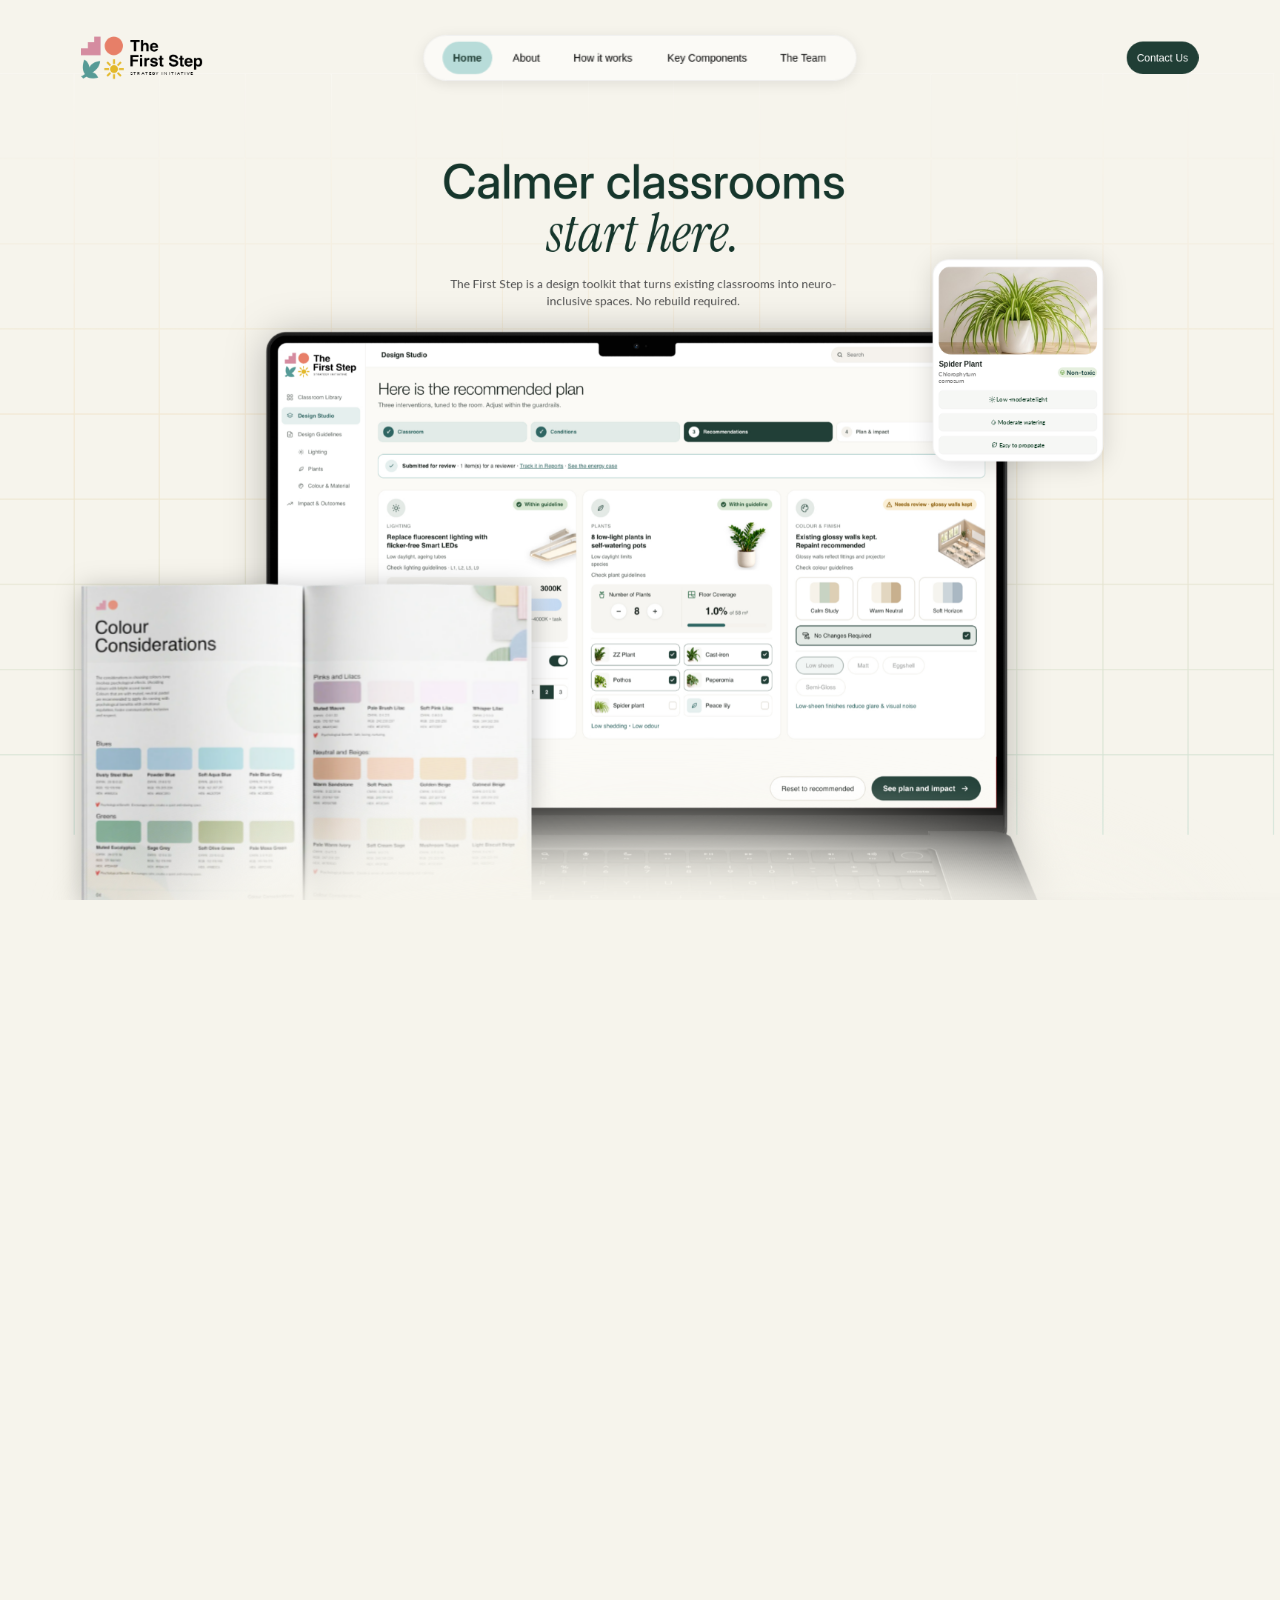
==== commit 1c9a540a: "Website: step hold, LinkedIn links, mobile card loop, notice and fixes - How it works: each step hol" ====
--- a/website/index.html
+++ b/website/index.html
@@ -30,6 +30,16 @@
         <span>Strategy Initiative</span>
       </div>
     </div>
+  </div>
+</div>
+
+<!-- Shown once per visit on phones and tablets; the designed experience is the desktop one -->
+<div id="notice" class="notice" role="dialog" aria-modal="true" aria-labelledby="notice-title" hidden>
+  <div class="notice-in">
+    <img class="notice-mark" src="./assets/logo-mark.svg" alt="">
+    <h2 id="notice-title" class="display">Best viewed on a <em>bigger screen.</em></h2>
+    <p>This website is best viewed on a laptop or desktop.</p>
+    <button type="button" class="btn-primary" id="notice-go"><span class="btn-dot" aria-hidden="true"></span><span class="btn-label">Continue in mobile view</span></button>
   </div>
 </div>
 
@@ -252,10 +262,10 @@
       <div class="foot-col">
         <h2>The Team</h2>
         <div class="foot-links">
-          <a class="li-btn" href="https://www.linkedin.com/" target="_blank" rel="noopener" aria-label="Team member 1 on LinkedIn"><span class="li-avatar"><span class="crop" style="--w:449.35%;--h:337.01%;--l:-88.76%;--t:-35.23%"><img src="./assets/team.jpg" alt=""></span></span><img class="li-logo" src="./assets/linkedin.svg" alt="LinkedIn"></a>
-          <a class="li-btn" href="https://www.linkedin.com/" target="_blank" rel="noopener" aria-label="Team member 2 on LinkedIn"><span class="li-avatar"><span class="crop" style="--w:449.35%;--h:337.01%;--l:-182.37%;--t:-58.44%"><img src="./assets/team.jpg" alt=""></span></span><img class="li-logo" src="./assets/linkedin.svg" alt="LinkedIn"></a>
-          <a class="li-btn" href="https://www.linkedin.com/" target="_blank" rel="noopener" aria-label="Team member 3 on LinkedIn"><span class="li-avatar"><span class="crop" style="--w:449.35%;--h:337.01%;--l:-230.98%;--t:-72.2%"><img src="./assets/team.jpg" alt=""></span></span><img class="li-logo" src="./assets/linkedin.svg" alt="LinkedIn"></a>
-          <a class="li-btn" href="https://www.linkedin.com/" target="_blank" rel="noopener" aria-label="Team member 4 on LinkedIn"><span class="li-avatar"><span class="crop" style="--w:449.35%;--h:337.01%;--l:-139.76%;--t:-76.44%"><img src="./assets/team.jpg" alt=""></span></span><img class="li-logo" src="./assets/linkedin.svg" alt="LinkedIn"></a>
+          <a class="li-btn" href="https://www.linkedin.com/in/noelabyphilip/" target="_blank" rel="noopener" aria-label="Noel Aby Philip on LinkedIn"><span class="li-avatar"><span class="crop" style="--w:449.35%;--h:337.01%;--l:-88.76%;--t:-35.23%"><img src="./assets/team.jpg" alt=""></span></span><img class="li-logo" src="./assets/linkedin.svg" alt="LinkedIn"></a>
+          <a class="li-btn" href="https://www.linkedin.com/in/grace-nathania/" target="_blank" rel="noopener" aria-label="Grace Nathania on LinkedIn"><span class="li-avatar"><span class="crop" style="--w:449.35%;--h:337.01%;--l:-182.37%;--t:-58.44%"><img src="./assets/team.jpg" alt=""></span></span><img class="li-logo" src="./assets/linkedin.svg" alt="LinkedIn"></a>
+          <a class="li-btn" href="https://www.linkedin.com/in/vibhutih05/" target="_blank" rel="noopener" aria-label="Vibhuti on LinkedIn"><span class="li-avatar"><span class="crop" style="--w:449.35%;--h:337.01%;--l:-230.98%;--t:-72.2%"><img src="./assets/team.jpg" alt=""></span></span><img class="li-logo" src="./assets/linkedin.svg" alt="LinkedIn"></a>
+          <a class="li-btn" href="https://www.linkedin.com/in/calista-cheung-42a029301/" target="_blank" rel="noopener" aria-label="Calista Cheung on LinkedIn"><span class="li-avatar"><span class="crop" style="--w:449.35%;--h:337.01%;--l:-139.76%;--t:-76.44%"><img src="./assets/team.jpg" alt=""></span></span><img class="li-logo" src="./assets/linkedin.svg" alt="LinkedIn"></a>
         </div>
       </div>
     </div>
--- a/website/styles.css
+++ b/website/styles.css
@@ -53,7 +53,7 @@
 .btn-nav:hover, .btn-nav.is-current { background: var(--mint); color: var(--green); font-weight: 700; }
 
 /* Primary Button: the teal dot waits under the label and floods the pill on hover */
-.btn-primary { position: relative; display: inline-flex; align-items: center; justify-content: center; padding: 14px; border-radius: 46px; background: var(--green); overflow: hidden; font-family: var(--helv); font-size: 14px; line-height: normal; color: #fff; white-space: nowrap; flex: none; }
+.btn-primary { border: 0; cursor: pointer; position: relative; display: inline-flex; align-items: center; justify-content: center; padding: 14px; border-radius: 46px; background: var(--green); overflow: hidden; font-family: var(--helv); font-size: 14px; line-height: normal; color: #fff; white-space: nowrap; flex: none; }
 .btn-primary .btn-dot { position: absolute; left: 36px; top: 55px; width: 26px; height: 26px; border-radius: 50%; background: var(--teal); transition: left .45s var(--ease-out), top .45s var(--ease-out), width .45s var(--ease-out), height .45s var(--ease-out); }
 .btn-primary .btn-label { position: relative; transition: color .3s ease; }
 .btn-primary:hover .btn-dot, .btn-primary:focus-visible .btn-dot { left: -6.5px; top: -30px; width: 111px; height: 111px; }
@@ -72,7 +72,7 @@
 .card-swatch-fill { flex: 1 0 0; min-height: 1px; width: 100%; border-radius: 8px; background: #b0cde0; }
 .card-product { width: 100%; height: 204px; flex: none; border: 1px solid #f3f0f0; border-radius: 8px; background: #f3f3f3; overflow: hidden; }
 .card-product img { width: 100%; height: 100%; object-fit: cover; }
-.card-brand { position: absolute; left: 265.92px; top: 21.92px; width: 64px; height: 34px; object-fit: cover; }
+.card-brand { position: absolute; right: 22.92px; top: 21.92px; width: 64px; height: 34px; object-fit: cover; }
 .card-head { display: flex; align-items: center; justify-content: space-between; width: 100%; }
 .card-title { font-family: var(--helv); font-weight: 700; font-size: 15.49px; line-height: normal; color: #1c2420; }
 .card-sub { margin-top: 3.913px; width: 123.265px; font-family: var(--lato); font-size: 12.392px; line-height: normal; color: #676767; }
@@ -203,8 +203,26 @@
 html:not(.stage) .foot-lamp { right: -4vw; top: -24vw; width: clamp(90px, 28vw, 200px); aspect-ratio: 297 / 523; }
 
 .statement { font-family: var(--inter); font-weight: 600; font-size: clamp(20px, 4.6vw, 32px); line-height: 1.3; }
-.cards { display: flex; flex-wrap: wrap; justify-content: center; gap: 20px; margin-top: 36px; }
-.card { max-width: 100%; }
+/* Kit cards: a carousel that loops (main.js adds a copy of the set on each side) */
+.cards { display: flex; gap: 16px; margin: 12px -20px 0; padding: 28px 20px 48px; overflow-x: auto; scroll-snap-type: x mandatory; scrollbar-width: none; -webkit-overflow-scrolling: touch; }
+.cards::-webkit-scrollbar { display: none; }
+.card { flex: none; width: min(357px, 80vw); scroll-snap-align: center; box-shadow: 0 6px 30px rgba(0, 0, 0, .12); }
+html.stage .card-clone { display: none; }
+html.stage .card { width: 357px; box-shadow: 0 6.196px 53.44px rgba(0, 0, 0, .15); }
+
+/* Laptop fades out at the bottom, as in the design */
+html:not(.stage) .hero-mac { position: relative; }
+html:not(.stage) .hero-fade { display: block; position: absolute; left: -15%; bottom: -12vw; width: 130%; height: 20vw; border-radius: 50%; background: var(--bg); filter: blur(14px); pointer-events: none; }
+
+/* "Best viewed on a laptop or desktop" notice */
+.notice { position: fixed; inset: 0; z-index: 90; display: flex; align-items: center; justify-content: center; padding: 28px; background: var(--loader); text-align: center; }
+.notice[hidden] { display: none; }
+.notice-in { display: flex; flex-direction: column; align-items: center; gap: 18px; max-width: 420px; }
+.notice-mark { width: 72px; height: auto; }
+.notice .display { font-size: clamp(32px, 9vw, 48px); }
+.notice p { font-family: var(--lato); font-size: 17px; line-height: 1.4; color: var(--body); }
+.notice .btn-primary { margin-top: 8px; padding: 16px 22px; font-size: 16px; }
+html.notice-open { overflow: hidden; }
 .kit-head { margin-top: 64px; text-align: left; line-height: 1.15; }
 .kit-note { display: flex; align-items: stretch; gap: 20px; margin-top: 24px; }
 .kit-note-bar { width: 4px; border-radius: 13px; background: var(--teal); flex: none; }
@@ -221,7 +239,8 @@
 .foot-brand p { margin-top: 20px; max-width: 302px; }
 .foot-cols { display: flex; flex-wrap: wrap; gap: 32px 48px; margin-top: 40px; }
 .foot-col { min-width: 240px; }
-.foot-big { margin-top: 32px; font-size: 17vw; line-height: 1; transform: translateY(18%); }
+/* The wordmark spans the footer's inner width exactly (it is about 6.7em wide) and sits cut off by the bottom edge */
+.foot-big { margin-top: 32px; font-size: calc((100vw - 72px) / 6.8); line-height: 1; text-align: center; transform: translateY(18%); }
 
 /* Scroll-in reveal for the stacked layout */
 .js:not(.stage) .rise { opacity: 0; transform: translateY(28px); transition: opacity .8s ease, transform .8s var(--ease-out); }
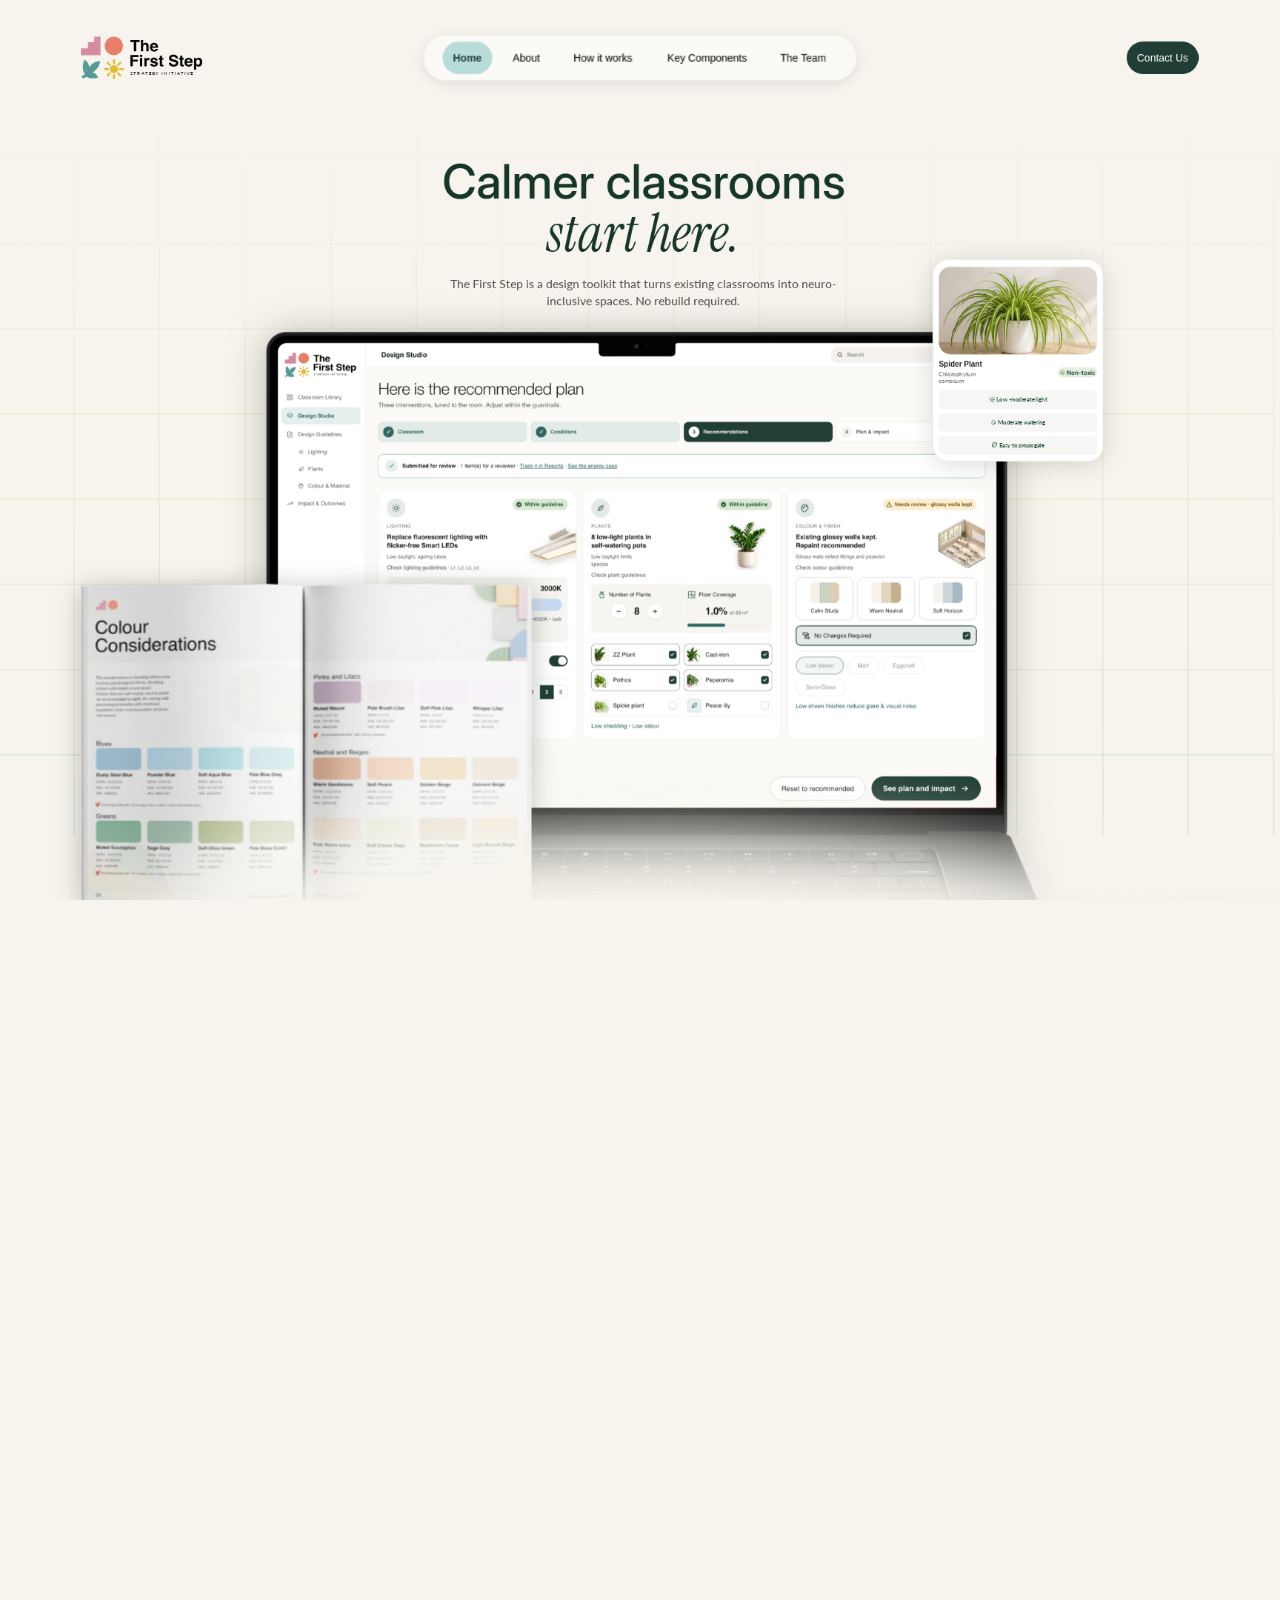
==== commit fcb906fa: "Website: footer LinkedIn buttons show each founder's portrait Replaces the group-photo crops with th" ====
--- a/website/index.html
+++ b/website/index.html
@@ -67,7 +67,7 @@
       <a class="btn-nav" href="#components" data-go="components">Key Components</a>
       <a class="btn-nav" href="#team" data-go="team">The Team</a>
     </nav>
-    <a class="btn-primary" href="#contact" data-go="contact"><span class="btn-dot" aria-hidden="true"></span><span class="btn-label">Contact Us</span></a>
+    <a class="btn-primary" href="./contact.html"><span class="btn-dot" aria-hidden="true"></span><span class="btn-label">Contact Us</span></a>
   </header>
 
   <main>
@@ -262,10 +262,10 @@
       <div class="foot-col">
         <h2>The Team</h2>
         <div class="foot-links">
-          <a class="li-btn" href="https://www.linkedin.com/in/noelabyphilip/" target="_blank" rel="noopener" aria-label="Noel Aby Philip on LinkedIn"><span class="li-avatar"><span class="crop" style="--w:449.35%;--h:337.01%;--l:-88.76%;--t:-35.23%"><img src="./assets/team.jpg" alt=""></span></span><img class="li-logo" src="./assets/linkedin.svg" alt="LinkedIn"></a>
-          <a class="li-btn" href="https://www.linkedin.com/in/grace-nathania/" target="_blank" rel="noopener" aria-label="Grace Nathania on LinkedIn"><span class="li-avatar"><span class="crop" style="--w:449.35%;--h:337.01%;--l:-182.37%;--t:-58.44%"><img src="./assets/team.jpg" alt=""></span></span><img class="li-logo" src="./assets/linkedin.svg" alt="LinkedIn"></a>
-          <a class="li-btn" href="https://www.linkedin.com/in/vibhutih05/" target="_blank" rel="noopener" aria-label="Vibhuti on LinkedIn"><span class="li-avatar"><span class="crop" style="--w:449.35%;--h:337.01%;--l:-230.98%;--t:-72.2%"><img src="./assets/team.jpg" alt=""></span></span><img class="li-logo" src="./assets/linkedin.svg" alt="LinkedIn"></a>
-          <a class="li-btn" href="https://www.linkedin.com/in/calista-cheung-42a029301/" target="_blank" rel="noopener" aria-label="Calista Cheung on LinkedIn"><span class="li-avatar"><span class="crop" style="--w:449.35%;--h:337.01%;--l:-139.76%;--t:-76.44%"><img src="./assets/team.jpg" alt=""></span></span><img class="li-logo" src="./assets/linkedin.svg" alt="LinkedIn"></a>
+          <a class="li-btn" href="https://www.linkedin.com/in/noelabyphilip/" target="_blank" rel="noopener" aria-label="Noel Aby Philip on LinkedIn"><span class="li-avatar"><span class="crop" style="--w:159.08%;--h:159.85%;--l:-33.2%;--t:-4.58%"><img src="./assets/team-noel.png" alt=""></span></span><img class="li-logo" src="./assets/linkedin.svg" alt="LinkedIn"></a>
+          <a class="li-btn" href="https://www.linkedin.com/in/grace-nathania/" target="_blank" rel="noopener" aria-label="Grace Nathania on LinkedIn"><span class="li-avatar"><span class="crop" style="--w:127.5%;--h:191.22%;--l:-13.75%;--t:-58.97%"><img src="./assets/team-grace.png" alt=""></span></span><img class="li-logo" src="./assets/linkedin.svg" alt="LinkedIn"></a>
+          <a class="li-btn" href="https://www.linkedin.com/in/vibhutih05/" target="_blank" rel="noopener" aria-label="Vibhuti on LinkedIn"><span class="li-avatar"><span class="crop" style="--w:98.64%;--h:124.82%;--l:0.68%;--t:-11.77%"><img src="./assets/team-vibhuti.png" alt=""></span></span><img class="li-logo" src="./assets/linkedin.svg" alt="LinkedIn"></a>
+          <a class="li-btn" href="https://www.linkedin.com/in/calista-cheung-42a029301/" target="_blank" rel="noopener" aria-label="Calista Cheung on LinkedIn"><span class="li-avatar"><span class="crop" style="--w:176.14%;--h:222.96%;--l:-38.07%;--t:-29.54%"><img src="./assets/team-calista.png" alt=""></span></span><img class="li-logo" src="./assets/linkedin.svg" alt="LinkedIn"></a>
         </div>
       </div>
     </div>
--- a/website/styles.css
+++ b/website/styles.css
@@ -102,7 +102,7 @@
 .foot-links { display: grid; grid-template-columns: repeat(2, minmax(0, 1fr)); gap: 12px; margin-top: 14px; }
 .li-btn { display: flex; align-items: center; gap: 8px; padding: 8px; border-radius: 52px; background: #0a66c2; overflow: hidden; transition: transform .25s var(--ease-out), background-color .25s ease; }
 .li-btn:hover { transform: translateY(-2px); background: #0b5cad; }
-.li-avatar { display: block; width: 39px; height: 39px; flex: none; border-radius: 50%; background: #fff; overflow: hidden; }
+.li-avatar { display: block; width: 39px; height: 39px; flex: none; border-radius: 50%; background: #dbe4dd; overflow: hidden; }
 .li-logo { width: 79px; height: 19.16px; }
 .foot-big { font-family: var(--inter); font-weight: 600; color: #4c7368; white-space: nowrap; }
 
@@ -277,7 +277,7 @@
 
 /* navbar */
 html.stage .nav { position: absolute; z-index: 6; top: 47px; height: 62px; padding: 0; background: none; backdrop-filter: none; -webkit-backdrop-filter: none; display: flex; align-items: center; justify-content: space-between; will-change: transform, width; transition: transform .6s var(--ease-out), width .6s var(--ease-out); }
-html.stage .menu { position: absolute; left: 50%; top: 0; transform: translateX(-50%); display: flex; align-items: center; gap: 12px; padding: 8px 25px; border: 1px solid #efefef; border-radius: 65px; background: rgba(255, 255, 255, .5); backdrop-filter: blur(2px); -webkit-backdrop-filter: blur(2px); box-shadow: 0 4px 19.6px rgba(0, 0, 0, .1); }
+html.stage .menu { position: absolute; left: 50%; top: 0; transform: translateX(-50%); display: flex; align-items: center; gap: 12px; padding: 8px 25px; border: 1px solid #efefef; border-radius: 65px; background: rgba(255, 255, 255, .5); backdrop-filter: blur(14px); -webkit-backdrop-filter: blur(14px); box-shadow: 0 4px 19.6px rgba(0, 0, 0, .1); }
 html.stage .btn-nav { padding: 14px; }
 html.stage .brand-word { gap: 2.037px; }
 
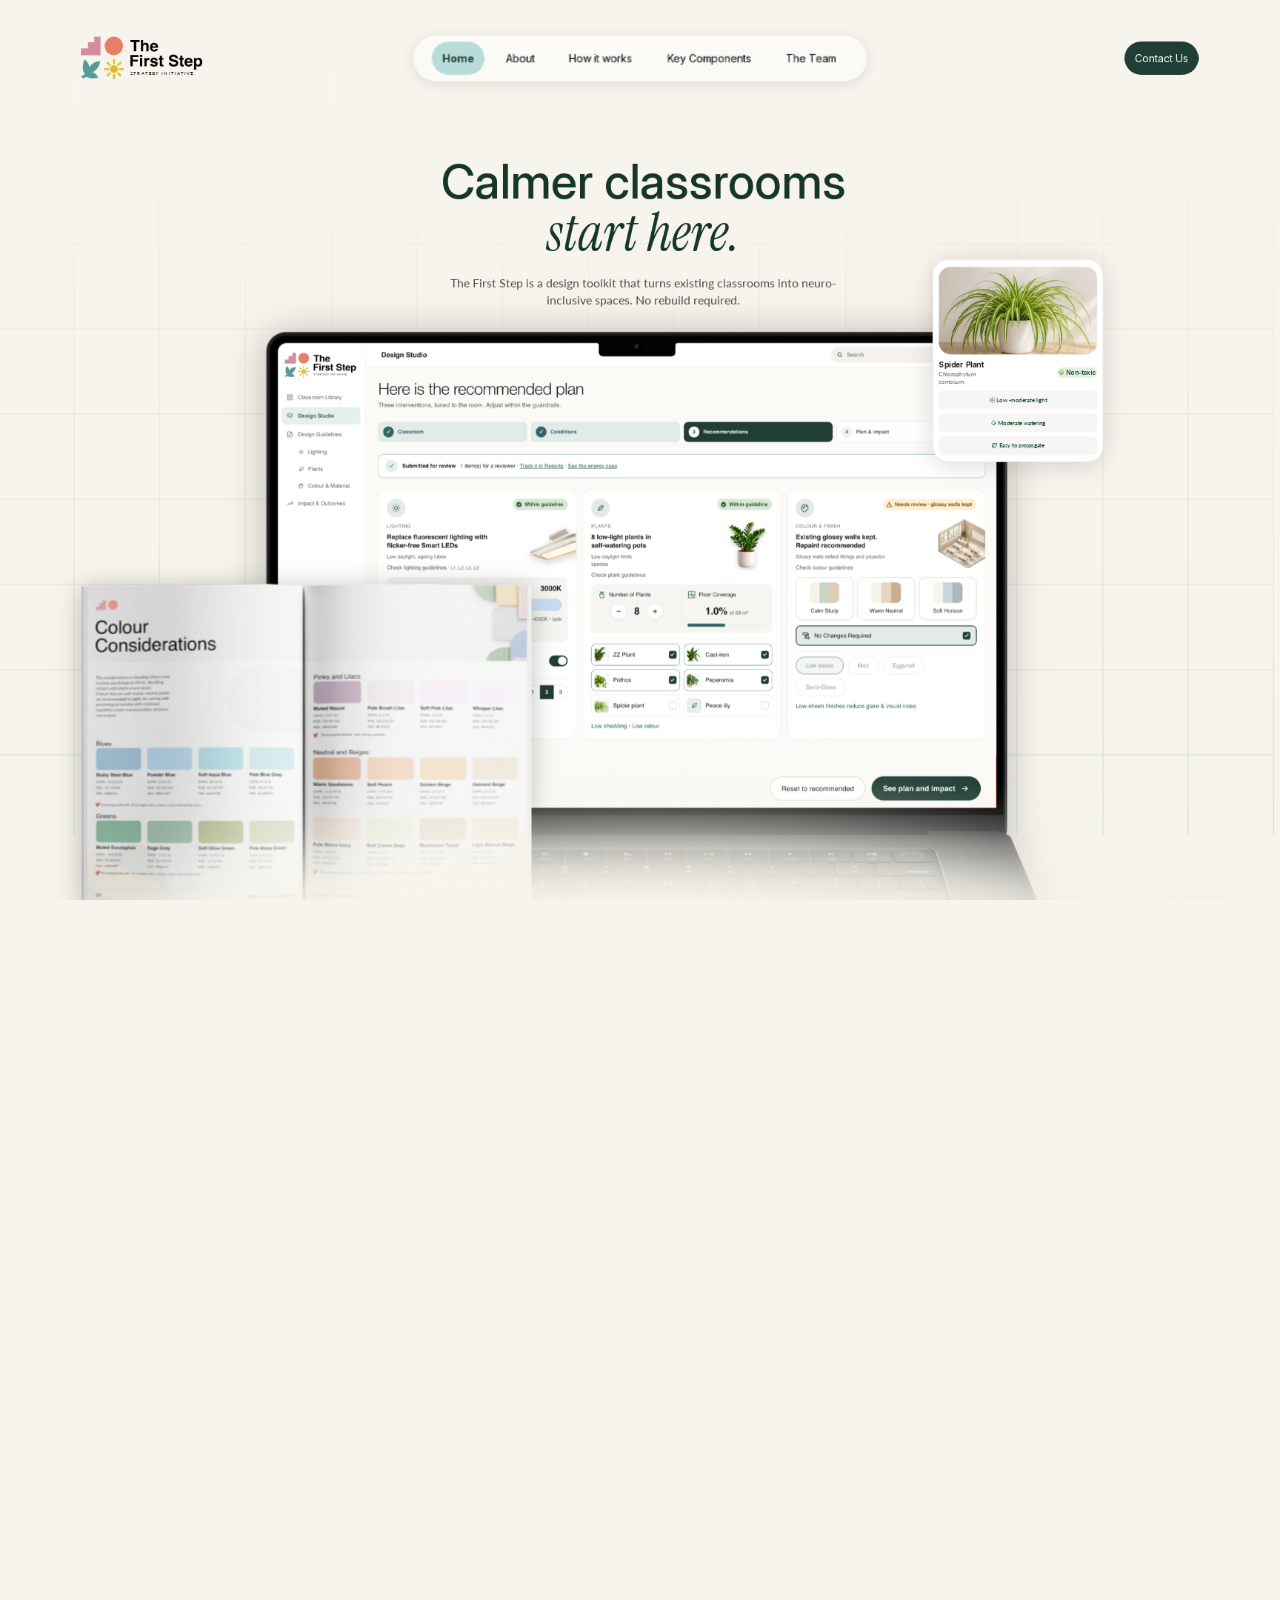
==== commit 0ed26915: "Website: replace Helvetica with the self-hosted Inter variable font Navbar, buttons, large headings " ====
--- a/website/index.html
+++ b/website/index.html
@@ -8,7 +8,8 @@
 <link rel="icon" href="./assets/logo-mark.svg" type="image/svg+xml">
 <link rel="preconnect" href="https://fonts.googleapis.com">
 <link rel="preconnect" href="https://fonts.gstatic.com" crossorigin>
-<link href="https://fonts.googleapis.com/css2?family=Instrument+Serif:ital@1&family=Inter:wght@400;500;600;700&family=Lato:wght@400&display=swap" rel="stylesheet">
+<link href="https://fonts.googleapis.com/css2?family=Instrument+Serif:ital@1&family=Lato:wght@400&display=swap" rel="stylesheet">
+<link rel="preload" href="./assets/fonts/InterVariable.ttf" as="font" type="font/ttf" crossorigin>
 <link rel="stylesheet" href="./styles.css">
 <script>document.documentElement.classList.add('js');</script>
 <script type="module" src="./main.js"></script>
@@ -178,7 +179,7 @@
       <p class="statement reveal-words" data-l="statement" data-words="statement"><span class="lit">A room can meet every accessibility standard and still overwhelm the people in it.</span> <span class="dim">The First Step brings nature indoors through light, colour and plants, so the room supports every kind of mind.</span></p>
 
       <div class="cards">
-        <article class="card card-swatch" data-l="cardL">
+        <div class="card-slot" data-l="cardL"><article class="card card-swatch">
           <div class="card-swatch-fill"></div>
           <div class="card-head"><h3 class="card-title">Powder Blue</h3></div>
           <ul class="card-rows">
@@ -186,8 +187,8 @@
             <li>RGB: 176 205 224</li>
             <li>HEX: #B0CDE0</li>
           </ul>
-        </article>
-        <article class="card card-light" data-l="cardR">
+        </article></div>
+        <div class="card-slot" data-l="cardR"><article class="card card-light">
           <div class="card-product"><img src="./assets/light.png" alt="FlexBlend suspended luminaire"></div>
           <img class="card-brand" src="./assets/philips.png" alt="Philips">
           <div class="card-head"><h3 class="card-title">FlexBlend, Suspended</h3></div>
@@ -196,8 +197,8 @@
             <li><img src="./assets/icon-check.svg" alt="">Flexibility to the choice of luminaires to fit many areas</li>
             <li><img src="./assets/icon-check.svg" alt="">Scalable and ready to be connected to controls</li>
           </ul>
-        </article>
-        <article class="card card-plant" data-l="cardM">
+        </article></div>
+        <div class="card-slot" data-l="cardM"><article class="card card-plant">
           <div class="card-photo"><div class="crop" style="--w:361.11%;--h:433.33%;--l:-200.21%;--t:-225.96%"><img src="./assets/spider-plant.jpg" alt="Spider plant in a white pot"></div></div>
           <div class="card-head">
             <div><h3 class="card-title">Spider Plant</h3><p class="card-sub">Chlorophytum comosum</p></div>
@@ -208,7 +209,7 @@
             <li><img src="./assets/icon-drop-lg.svg" alt="">Moderate watering</li>
             <li><img src="./assets/icon-leaf-lg.svg" alt="">Easy to propogate</li>
           </ul>
-        </article>
+        </article></div>
       </div>
 
       <h2 class="display kit-head" data-l="kitHead">To support all the requirements <em>We introduce a Kit of Parts</em></h2>
--- a/website/styles.css
+++ b/website/styles.css
@@ -4,8 +4,8 @@
    - default     : a stacked, responsive layout for phones, tablets and no-JS
    All stage measurements are the Figma frame's pixels. */
 
-@font-face { font-family: "Helvetica Toolkit"; src: url("../assets/fonts/HelveticaToolkit-Regular.ttf") format("truetype"); font-weight: 400; font-display: swap; }
-@font-face { font-family: "Helvetica Toolkit"; src: url("../assets/fonts/HelveticaToolkit-Bold.ttf") format("truetype"); font-weight: 700; font-display: swap; }
+/* Inter, self-hosted as one variable file (weights 100–900). Its optical-size axis switches to the Display cut at large sizes automatically. */
+@font-face { font-family: "Inter Variable"; src: url("./assets/fonts/InterVariable.ttf") format("truetype"); font-weight: 100 900; font-style: normal; font-display: swap; }
 
 :root {
   --bg: #f6f4ec;
@@ -17,8 +17,7 @@
   --dim: #909090;
   --body: #4e4e4e;
   --loader: #f5f1e4;
-  --helv: Helvetica, "Helvetica Toolkit", "Helvetica Neue", Arial, sans-serif;
-  --inter: Inter, "Helvetica Neue", Arial, sans-serif;
+  --inter: "Inter Variable", Inter, "Helvetica Neue", Arial, sans-serif;
   --lato: Lato, "Helvetica Neue", Arial, sans-serif;
   --serif: "Instrument Serif", "Times New Roman", serif;
   --ease-out: cubic-bezier(.22, 1, .36, 1);
@@ -40,20 +39,20 @@
 
 /* ---------- Shared components ---------- */
 
-.display { font-family: var(--helv); font-weight: 400; font-size: 64px; line-height: 1.01; color: var(--ink); text-align: center; }
+.display { font-family: var(--inter); font-weight: 400; font-size: 64px; line-height: 1.01; color: var(--ink); text-align: center; }
 .display .sans { font-family: var(--inter); font-weight: 500; }
 .display em { display: block; font-family: var(--serif); font-style: italic; font-weight: 400; font-size: 1.125em; }
 
 .pill { display: inline-flex; align-items: center; justify-content: center; padding: 12px; background: #fff; border: 1px solid #e5e5e5; border-radius: 37px; font-family: var(--inter); font-size: 16px; line-height: 1.2; letter-spacing: 2.56px; text-transform: uppercase; color: var(--ink); white-space: nowrap; }
 
 /* Button (nav item): Default → Variant2 on hover / current section */
-.btn-nav { display: inline-grid; place-items: center; padding: 14px; border-radius: 46px; font-family: var(--helv); font-size: 14px; line-height: normal; color: #000; white-space: nowrap; transition: background-color .25s ease, color .25s ease; }
+.btn-nav { display: inline-grid; place-items: center; padding: 14px; border-radius: 46px; font-family: var(--inter); font-size: 14px; line-height: normal; color: #000; white-space: nowrap; transition: background-color .25s ease, color .25s ease; }
 .btn-nav::after { content: attr(data-label); grid-area: 1 / 1; font-weight: 700; visibility: hidden; height: 0; }
 .btn-nav > span { grid-area: 1 / 1; }
 .btn-nav:hover, .btn-nav.is-current { background: var(--mint); color: var(--green); font-weight: 700; }
 
 /* Primary Button: the teal dot waits under the label and floods the pill on hover */
-.btn-primary { border: 0; cursor: pointer; position: relative; display: inline-flex; align-items: center; justify-content: center; padding: 14px; border-radius: 46px; background: var(--green); overflow: hidden; font-family: var(--helv); font-size: 14px; line-height: normal; color: #fff; white-space: nowrap; flex: none; }
+.btn-primary { border: 0; cursor: pointer; position: relative; display: inline-flex; align-items: center; justify-content: center; padding: 14px; border-radius: 46px; background: var(--green); overflow: hidden; font-family: var(--inter); font-size: 14px; line-height: normal; color: #fff; white-space: nowrap; flex: none; }
 .btn-primary .btn-dot { position: absolute; left: 36px; top: 55px; width: 26px; height: 26px; border-radius: 50%; background: var(--teal); transition: left .45s var(--ease-out), top .45s var(--ease-out), width .45s var(--ease-out), height .45s var(--ease-out); }
 .btn-primary .btn-label { position: relative; transition: color .3s ease; }
 .btn-primary:hover .btn-dot, .btn-primary:focus-visible .btn-dot { left: -6.5px; top: -30px; width: 111px; height: 111px; }
@@ -74,7 +73,7 @@
 .card-product img { width: 100%; height: 100%; object-fit: cover; }
 .card-brand { position: absolute; right: 22.92px; top: 21.92px; width: 64px; height: 34px; object-fit: cover; }
 .card-head { display: flex; align-items: center; justify-content: space-between; width: 100%; }
-.card-title { font-family: var(--helv); font-weight: 700; font-size: 15.49px; line-height: normal; color: #1c2420; }
+.card-title { font-family: var(--inter); font-weight: 700; font-size: 15.49px; line-height: normal; color: #1c2420; }
 .card-sub { margin-top: 3.913px; width: 123.265px; font-family: var(--lato); font-size: 12.392px; line-height: normal; color: #676767; }
 .badge { display: inline-flex; align-items: center; gap: 3.261px; padding: 3.261px; border-radius: 999px; background: #e5efde; font-family: var(--inter); font-weight: 600; font-size: 12.392px; line-height: normal; color: #17413f; white-space: nowrap; }
 .badge img { width: 11.74px; height: 11.74px; }
@@ -206,7 +205,12 @@
 /* Kit cards: a carousel that loops (main.js adds a copy of the set on each side) */
 .cards { display: flex; gap: 16px; margin: 12px -20px 0; padding: 28px 20px 48px; overflow-x: auto; scroll-snap-type: x mandatory; scrollbar-width: none; -webkit-overflow-scrolling: touch; }
 .cards::-webkit-scrollbar { display: none; }
-.card { flex: none; width: min(357px, 80vw); scroll-snap-align: center; box-shadow: 0 6px 30px rgba(0, 0, 0, .12); }
+.card-slot { flex: none; scroll-snap-align: center; perspective: 1100px; }
+.card { width: min(357px, 80vw); box-shadow: 0 6px 30px rgba(0, 0, 0, .12); }
+/* 3D hover (main.js sets --rx / --ry / --sc from the cursor) */
+.cards .card { transform: rotateX(var(--rx, 0deg)) rotateY(var(--ry, 0deg)) scale(var(--sc, 1)); transition: transform .5s var(--ease-out), box-shadow .4s ease; will-change: transform; }
+.cards .card.is-tilting { transition: transform .12s linear, box-shadow .4s ease; }
+html.stage .cards .card:hover { box-shadow: 0 26px 60px rgba(22, 54, 44, .24); }
 html.stage .card-clone { display: none; }
 html.stage .card { width: 357px; box-shadow: 0 6.196px 53.44px rgba(0, 0, 0, .15); }
 
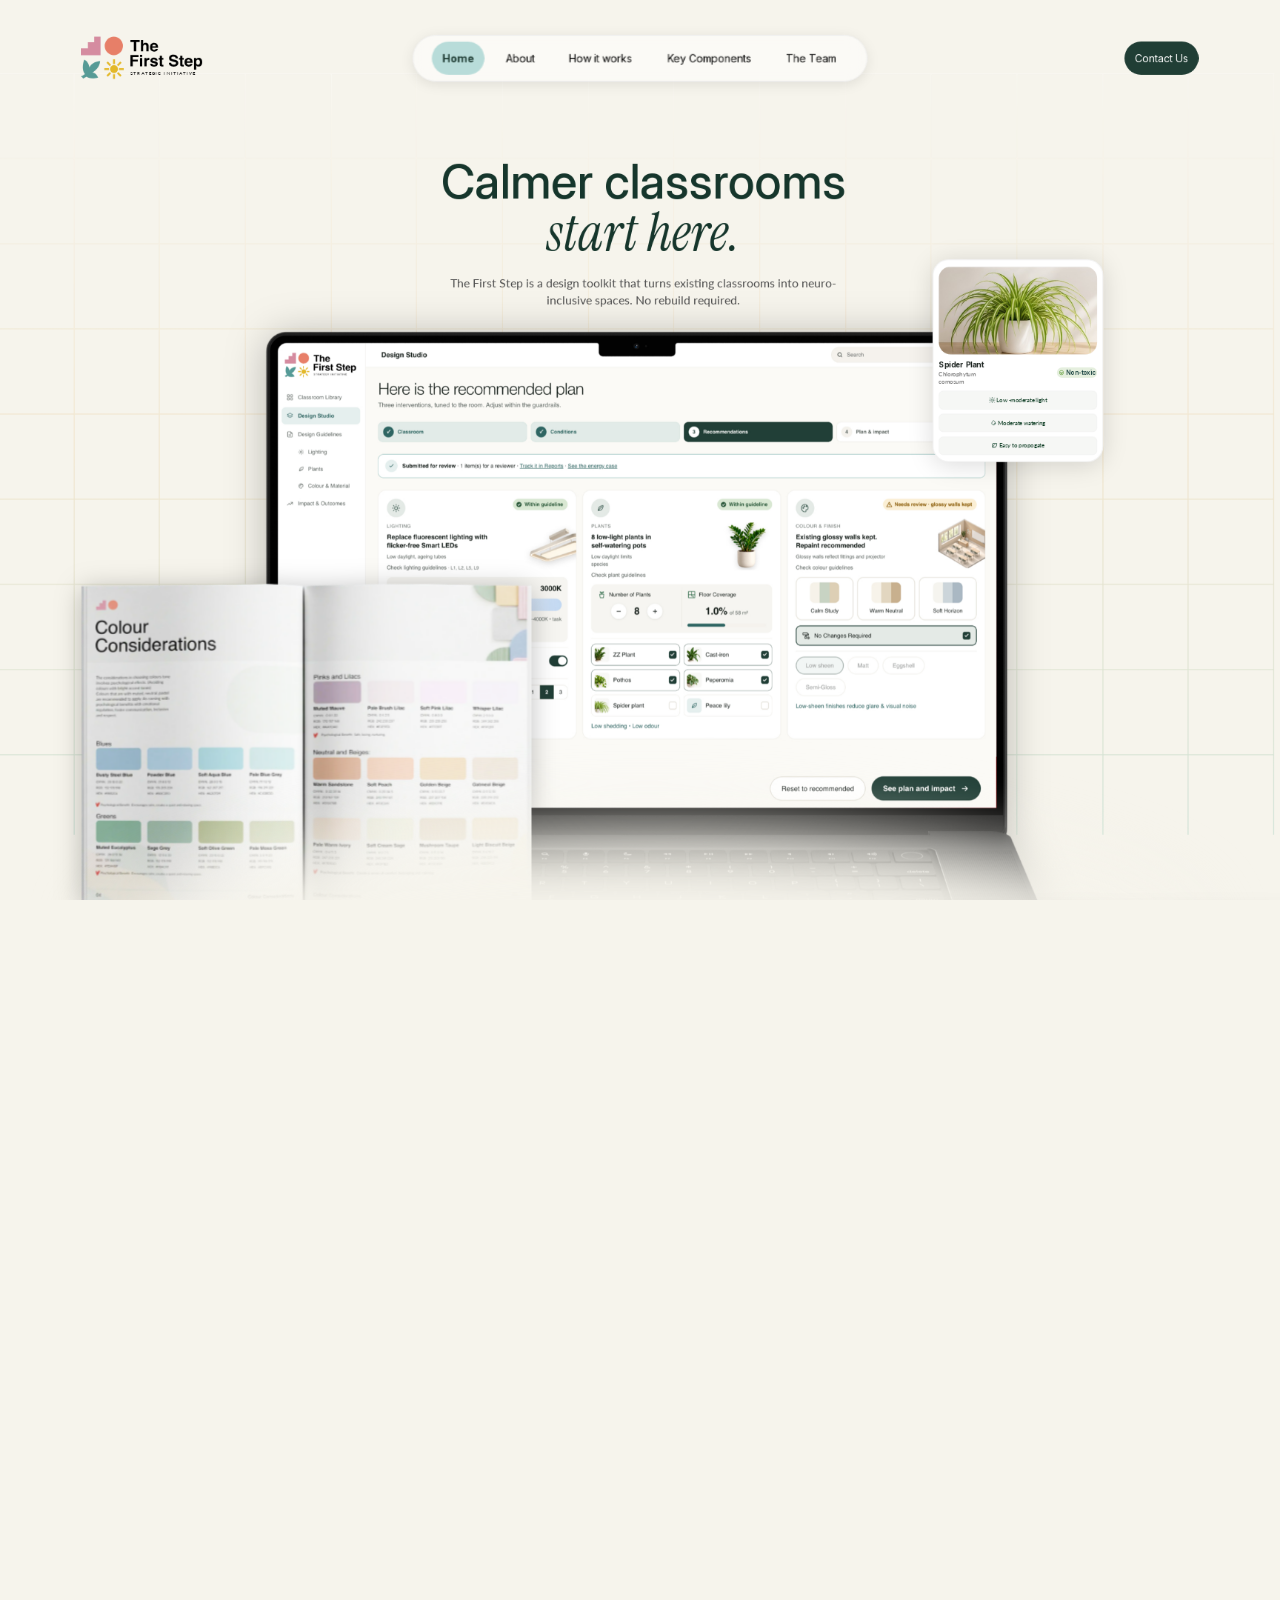
==== commit 05cc4c67: "Website: logo tagline reads Strategic Initiative Co-Authored-By: Claude Fable 5.2 <noreply@anthropic" ====
--- a/website/index.html
+++ b/website/index.html
@@ -28,7 +28,7 @@
     <div class="loader-word">
       <div class="loader-word-in">
         <img src="./assets/loader-word.svg" alt="">
-        <span>Strategy Initiative</span>
+        <span>Strategic Initiative</span>
       </div>
     </div>
   </div>
@@ -58,7 +58,7 @@
       <img class="brand-mark" src="./assets/logo-mark.svg" alt="">
       <span class="brand-word">
         <img src="./assets/logo-word.svg" alt="The First Step">
-        <span class="brand-tag">Strategy Initiative</span>
+        <span class="brand-tag">Strategic Initiative</span>
       </span>
     </a>
     <nav class="menu" aria-label="Primary">
@@ -243,7 +243,7 @@
     <div class="foot-brand">
       <div class="foot-logo">
         <img class="foot-mark" src="./assets/footer-mark.svg" alt="">
-        <span class="foot-word"><img src="./assets/footer-word.svg" alt="The First Step"><span class="brand-tag">Strategy Initiative</span></span>
+        <span class="foot-word"><img src="./assets/footer-word.svg" alt="The First Step"><span class="brand-tag">Strategic Initiative</span></span>
       </div>
       <p>The First Step is a design toolkit that turns existing classrooms into neuro-inclusive spaces. No rebuild required.</p>
       <p>© 2026 The First Step • All rights reserved</p>
